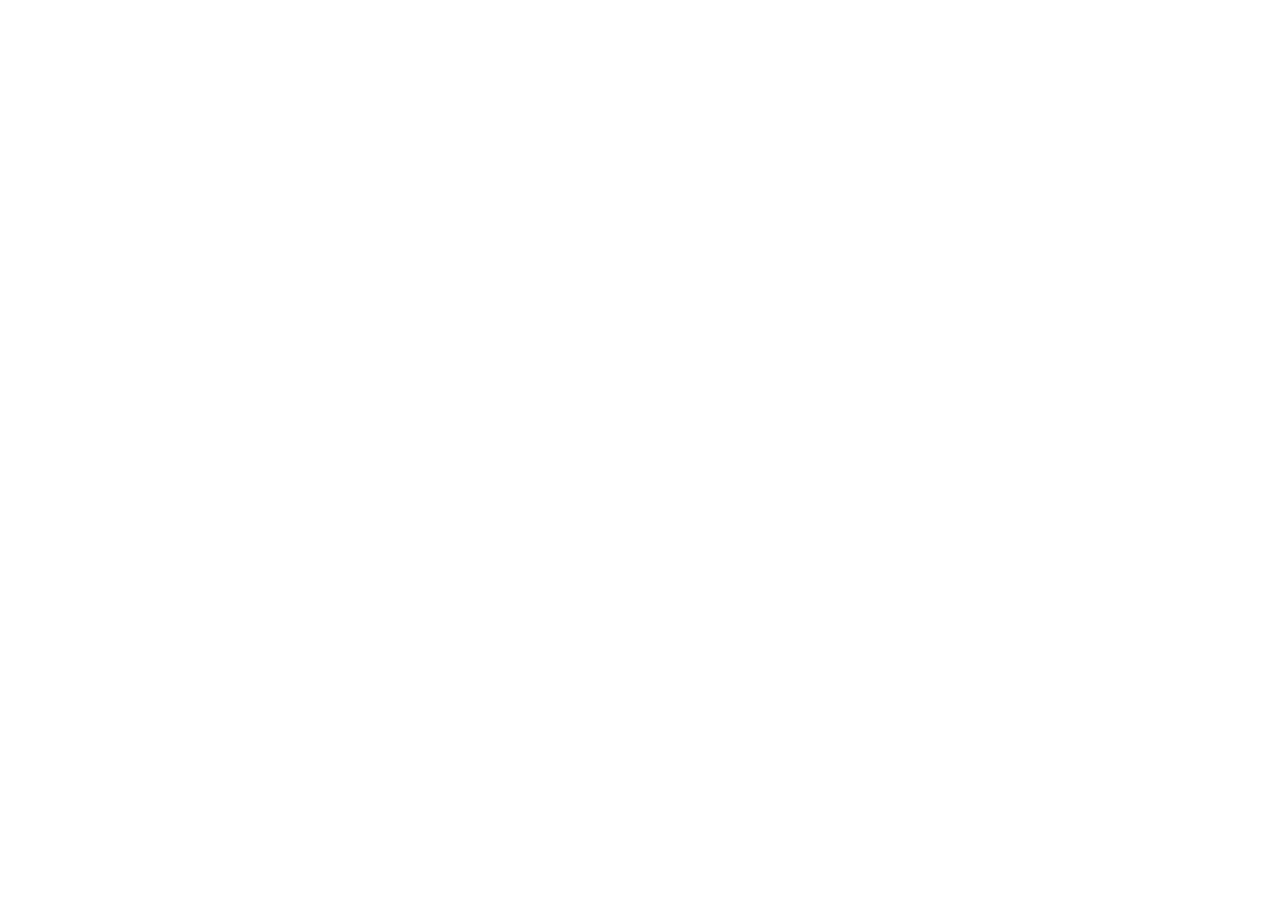
==== index.html @ b2d333c9 "Deploy Jack Trip: index.html" ====
<!doctype html>
<html lang="zh-CN">
  <head>
    <meta charset="UTF-8" />
    <link rel="icon" href="data:image/svg+xml,%3Csvg xmlns='http://www.w3.org/2000/svg' viewBox='0 0 100 100'%3E%3Ctext y='.9em' font-size='90'%3E%E2%9C%88%EF%B8%8F%3C/text%3E%3C/svg%3E" />
    <meta name="viewport" content="width=device-width, initial-scale=1.0, viewport-fit=cover" />
    <meta name="theme-color" content="#F97316" />
    <title>Jack Trip · 多人旅行协作</title>
    <script type="module" crossorigin src="./assets/index-CzYqh6lt.js"></script>
    <link rel="stylesheet" crossorigin href="./assets/index-DGDU-i02.css">
  </head>
  <body>
    <div id="root"></div>
  </body>
</html>
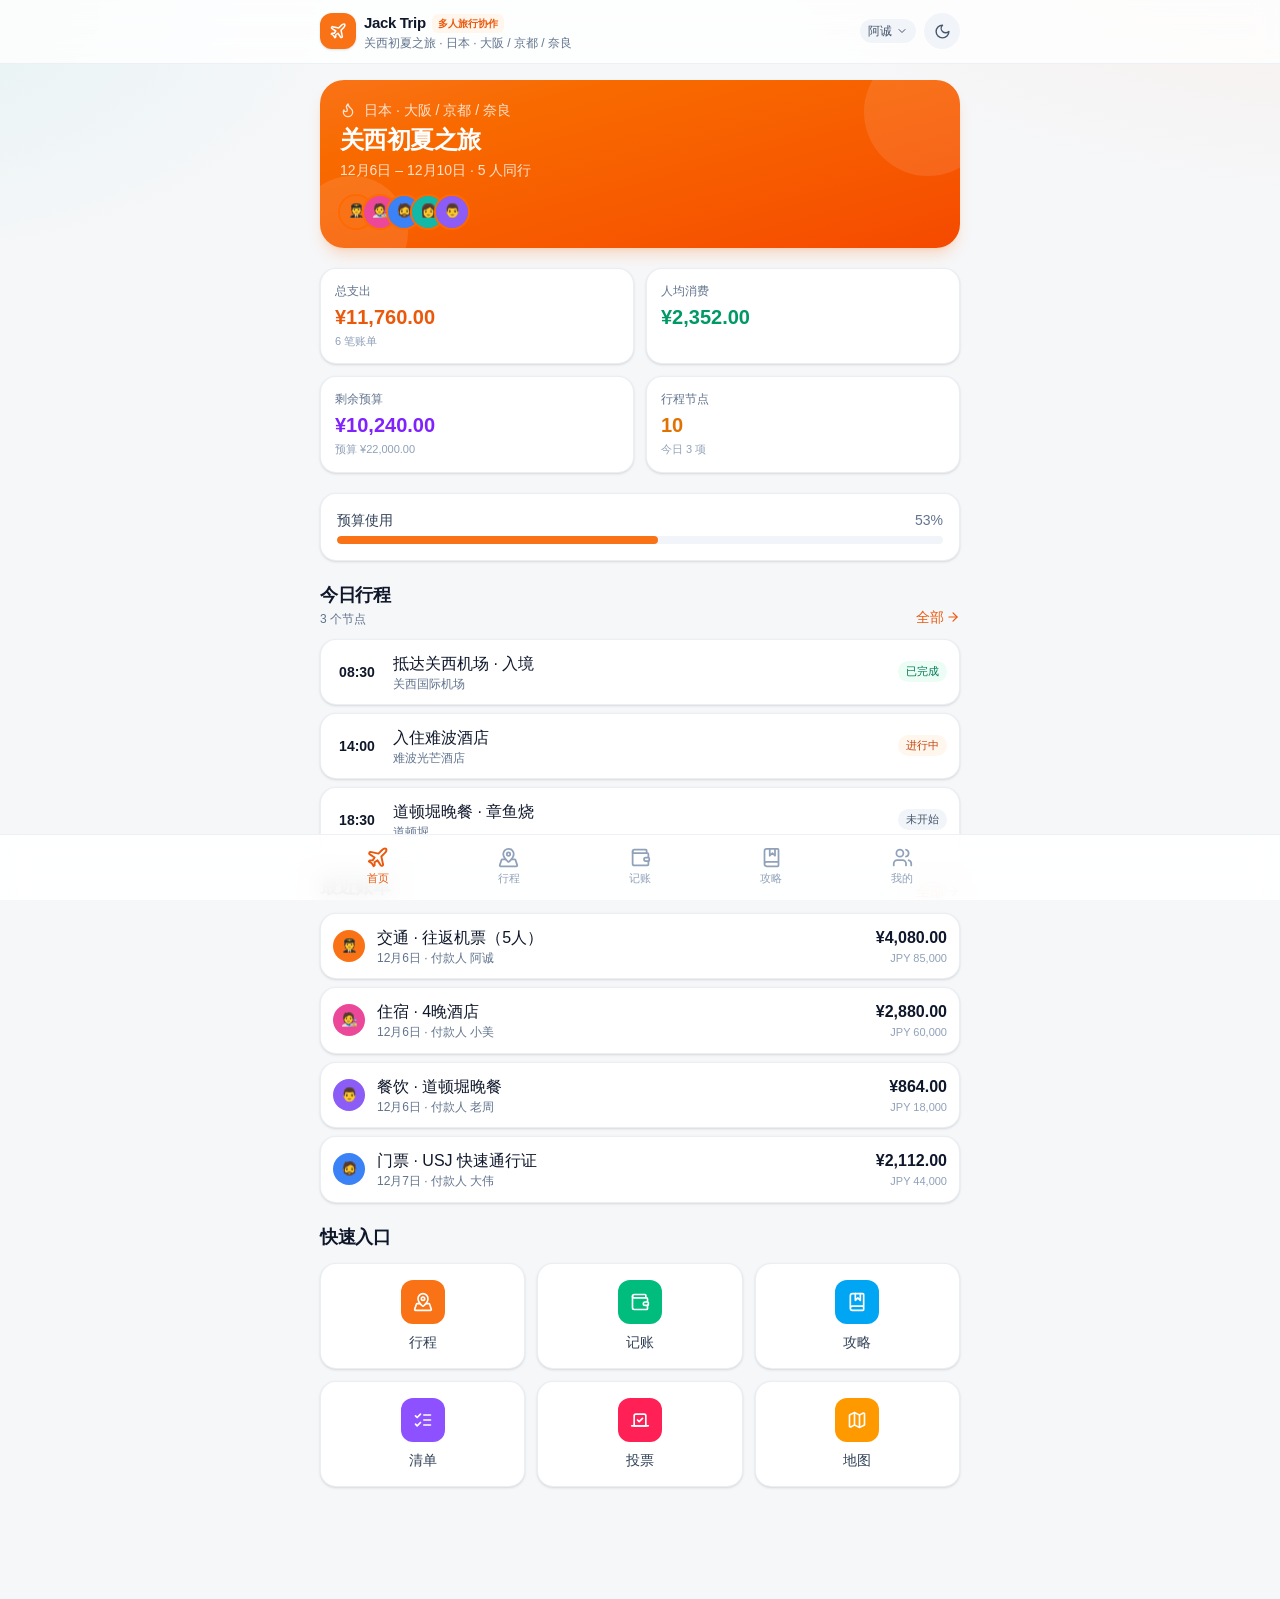
==== commit cf46feee: "Update Jack Trip build: fix theme toggle + Badge rose, rebuild" ====
--- a/index.html
+++ b/index.html
@@ -6,7 +6,7 @@
     <meta name="viewport" content="width=device-width, initial-scale=1.0, viewport-fit=cover" />
     <meta name="theme-color" content="#F97316" />
     <title>Jack Trip · 多人旅行协作</title>
-    <script type="module" crossorigin src="./assets/index-CzYqh6lt.js"></script>
+    <script type="module" crossorigin src="./assets/index-DxtAgUus.js"></script>
     <link rel="stylesheet" crossorigin href="./assets/index-DGDU-i02.css">
   </head>
   <body>
--- a/assets/index-DGDU-i02.css
+++ b/assets/index-DGDU-i02.css
@@ -0,0 +1 @@
+/*! tailwindcss v4.3.3 | MIT License | https://tailwindcss.com */@layer properties{@supports (((-webkit-hyphens:none)) and (not (margin-trim:inline))) or ((-moz-orient:inline) and (not (color:rgb(from red r g b)))){*,:before,:after,::backdrop{--tw-scale-x:1;--tw-scale-y:1;--tw-scale-z:1;--tw-space-y-reverse:0;--tw-space-x-reverse:0;--tw-border-style:solid;--tw-gradient-position:initial;--tw-gradient-from:#0000;--tw-gradient-via:#0000;--tw-gradient-to:#0000;--tw-gradient-stops:initial;--tw-gradient-via-stops:initial;--tw-gradient-from-position:0%;--tw-gradient-via-position:50%;--tw-gradient-to-position:100%;--tw-leading:initial;--tw-font-weight:initial;--tw-tracking:initial;--tw-shadow:0 0 #0000;--tw-shadow-color:initial;--tw-shadow-alpha:100%;--tw-inset-shadow:0 0 #0000;--tw-inset-shadow-color:initial;--tw-inset-shadow-alpha:100%;--tw-ring-color:initial;--tw-ring-shadow:0 0 #0000;--tw-inset-ring-color:initial;--tw-inset-ring-shadow:0 0 #0000;--tw-ring-inset:initial;--tw-ring-offset-width:0px;--tw-ring-offset-color:#fff;--tw-ring-offset-shadow:0 0 #0000;--tw-outline-style:solid;--tw-blur:initial;--tw-brightness:initial;--tw-contrast:initial;--tw-grayscale:initial;--tw-hue-rotate:initial;--tw-invert:initial;--tw-opacity:initial;--tw-saturate:initial;--tw-sepia:initial;--tw-drop-shadow:initial;--tw-drop-shadow-color:initial;--tw-drop-shadow-alpha:100%;--tw-drop-shadow-size:initial;--tw-backdrop-blur:initial;--tw-backdrop-brightness:initial;--tw-backdrop-contrast:initial;--tw-backdrop-grayscale:initial;--tw-backdrop-hue-rotate:initial;--tw-backdrop-invert:initial;--tw-backdrop-opacity:initial;--tw-backdrop-saturate:initial;--tw-backdrop-sepia:initial}}}@layer theme{:root,:host{--font-sans:"Inter", -apple-system, BlinkMacSystemFont, "Segoe UI", "PingFang SC", "Hiragino Sans GB", "Microsoft YaHei", "Helvetica Neue", Helvetica, Arial, sans-serif;--font-mono:ui-monospace, SFMono-Regular, Menlo, Monaco, Consolas, "Liberation Mono", "Courier New", monospace;--color-orange-500:oklch(70.5% .213 47.604);--color-orange-600:oklch(64.6% .222 41.116);--color-amber-50:oklch(98.7% .022 95.277);--color-amber-300:oklch(87.9% .169 91.605);--color-amber-400:oklch(82.8% .189 84.429);--color-amber-500:oklch(76.9% .188 70.08);--color-amber-600:oklch(66.6% .179 58.318);--color-amber-700:oklch(55.5% .163 48.998);--color-emerald-50:oklch(97.9% .021 166.113);--color-emerald-300:oklch(84.5% .143 164.978);--color-emerald-400:oklch(76.5% .177 163.223);--color-emerald-500:oklch(69.6% .17 162.48);--color-emerald-600:oklch(59.6% .145 163.225);--color-emerald-700:oklch(50.8% .118 165.612);--color-sky-50:oklch(97.7% .013 236.62);--color-sky-300:oklch(82.8% .111 230.318);--color-sky-500:oklch(68.5% .169 237.323);--color-sky-700:oklch(50% .134 242.749);--color-violet-50:oklch(96.9% .016 293.756);--color-violet-300:oklch(81.1% .111 293.571);--color-violet-400:oklch(70.2% .183 293.541);--color-violet-500:oklch(60.6% .25 292.717);--color-violet-600:oklch(54.1% .281 293.009);--color-violet-700:oklch(49.1% .27 292.581);--color-rose-50:oklch(96.9% .015 12.422);--color-rose-300:oklch(81% .117 11.638);--color-rose-500:oklch(64.5% .246 16.439);--color-rose-600:oklch(58.6% .253 17.585);--color-rose-700:oklch(51.4% .222 16.935);--color-slate-50:oklch(98.4% .003 247.858);--color-slate-100:oklch(96.8% .007 247.896);--color-slate-200:oklch(92.9% .013 255.508);--color-slate-300:oklch(86.9% .022 252.894);--color-slate-400:oklch(70.4% .04 256.788);--color-slate-500:oklch(55.4% .046 257.417);--color-slate-600:oklch(44.6% .043 257.281);--color-slate-700:oklch(37.2% .044 257.287);--color-slate-800:oklch(27.9% .041 260.031);--color-slate-900:oklch(20.8% .042 265.755);--color-black:#000;--color-white:#fff;--spacing:.25rem;--container-md:28rem;--container-2xl:42rem;--text-xs:.75rem;--text-xs--line-height:calc(1 / .75);--text-sm:.875rem;--text-sm--line-height:calc(1.25 / .875);--text-base:1rem;--text-base--line-height: 1.5 ;--text-lg:1.125rem;--text-lg--line-height:calc(1.75 / 1.125);--text-xl:1.25rem;--text-xl--line-height:calc(1.75 / 1.25);--text-2xl:1.5rem;--text-2xl--line-height:calc(2 / 1.5);--text-3xl:1.875rem;--text-3xl--line-height: 1.2 ;--text-4xl:2.25rem;--text-4xl--line-height:calc(2.5 / 2.25);--font-weight-medium:500;--font-weight-semibold:600;--font-weight-bold:700;--font-weight-extrabold:800;--tracking-tight:-.025em;--leading-tight:1.25;--radius-md:.375rem;--radius-lg:.5rem;--radius-xl:.75rem;--radius-2xl:1rem;--radius-3xl:1.5rem;--blur-md:12px;--default-transition-duration:.15s;--default-transition-timing-function:cubic-bezier(.4, 0, .2, 1);--default-font-family:var(--font-sans);--default-mono-font-family:var(--font-mono);--color-brand-50:#fff7ed;--color-brand-100:#ffedd5;--color-brand-300:#fdba74;--color-brand-400:#fb923c;--color-brand-500:#f97316;--color-brand-600:#ea580c;--color-brand-700:#c2410c}}@layer base{*,:after,:before,::backdrop{box-sizing:border-box;border:0 solid;margin:0;padding:0}::file-selector-button{box-sizing:border-box;border:0 solid;margin:0;padding:0}html,:host{-webkit-text-size-adjust:100%;-moz-tab-size:4;tab-size:4;line-height:1.5;font-family:var(--default-font-family,-apple-system, BlinkMacSystemFont, "Segoe UI", Roboto, "Helvetica Neue", "Noto Sans", Arial, sans-serif, "Apple Color Emoji", "Segoe UI Emoji", "Segoe UI Symbol", "Noto Color Emoji");font-feature-settings:var(--default-font-feature-settings,normal);font-variation-settings:var(--default-font-variation-settings,normal);-webkit-tap-highlight-color:transparent}hr{height:0;color:inherit;border-top-width:1px}abbr:where([title]){-webkit-text-decoration:underline dotted;text-decoration:underline dotted}h1,h2,h3,h4,h5,h6{font-size:inherit;font-weight:inherit}a{color:inherit;-webkit-text-decoration:inherit;text-decoration:inherit}b,strong{font-weight:bolder}code,kbd,samp,pre{font-family:var(--default-mono-font-family,ui-monospace, SFMono-Regular, Menlo, Monaco, Consolas, "Liberation Mono", "Courier New", monospace);font-feature-settings:var(--default-mono-font-feature-settings,normal);font-variation-settings:var(--default-mono-font-variation-settings,normal);font-size:1em}small{font-size:80%}sub,sup{vertical-align:baseline;font-size:75%;line-height:0;position:relative}sub{bottom:-.25em}sup{top:-.5em}table{text-indent:0;border-color:inherit;border-collapse:collapse}:-moz-focusring:where(:not(iframe)){outline:auto}progress{vertical-align:baseline}summary{display:list-item}ol,ul,menu{list-style:none}img,svg,video,canvas,audio,iframe,embed,object{vertical-align:middle;display:block}img,video{max-width:100%;height:auto}button,input,select,optgroup,textarea{font:inherit;font-feature-settings:inherit;font-variation-settings:inherit;letter-spacing:inherit;color:inherit;opacity:1;background-color:#0000;border-radius:0}::file-selector-button{font:inherit;font-feature-settings:inherit;font-variation-settings:inherit;letter-spacing:inherit;color:inherit;opacity:1;background-color:#0000;border-radius:0}:where(select:is([multiple],[size])) optgroup{font-weight:bolder}:where(select:is([multiple],[size])) optgroup option{padding-inline-start:20px}::file-selector-button{margin-inline-end:4px}::placeholder{opacity:1}@supports (not ((-webkit-appearance:-apple-pay-button))) or (contain-intrinsic-size:1px){::placeholder{color:currentColor}@supports (color:color-mix(in lab,red,red)){::placeholder{color:color-mix(in oklab,currentcolor 50%,transparent)}}}textarea{resize:vertical}::-webkit-search-decoration{-webkit-appearance:none}::-webkit-date-and-time-value{min-height:1lh;text-align:inherit}::-webkit-datetime-edit{display:inline-flex}::-webkit-datetime-edit-fields-wrapper{padding:0}::-webkit-datetime-edit{padding-block:0}::-webkit-datetime-edit-year-field{padding-block:0}::-webkit-datetime-edit-month-field{padding-block:0}::-webkit-datetime-edit-day-field{padding-block:0}::-webkit-datetime-edit-hour-field{padding-block:0}::-webkit-datetime-edit-minute-field{padding-block:0}::-webkit-datetime-edit-second-field{padding-block:0}::-webkit-datetime-edit-millisecond-field{padding-block:0}::-webkit-datetime-edit-meridiem-field{padding-block:0}::-webkit-calendar-picker-indicator{line-height:1}:-moz-ui-invalid{box-shadow:none}button,input:where([type=button],[type=reset],[type=submit]){-webkit-appearance:button;-moz-appearance:button;appearance:button}::file-selector-button{-webkit-appearance:button;-moz-appearance:button;appearance:button}::-webkit-inner-spin-button{height:auto}::-webkit-outer-spin-button{height:auto}[hidden]:where(:not([hidden=until-found])){display:none!important}}@layer components;@layer utilities{.absolute{position:absolute}.fixed{position:fixed}.relative{position:relative}.sticky{position:sticky}.inset-0{top:0;right:0;bottom:0;left:0}.inset-x-0{inset-inline:0}.inset-y-0{inset-block:0}.-top-8{top:calc(var(--spacing) * -8)}.top-0{top:0}.-right-0\.5{right:calc(var(--spacing) * -.5)}.-right-8{right:calc(var(--spacing) * -8)}.right-4{right:calc(var(--spacing) * 4)}.-bottom-0\.5{bottom:calc(var(--spacing) * -.5)}.-bottom-10{bottom:calc(var(--spacing) * -10)}.bottom-0{bottom:0}.bottom-1{bottom:var(--spacing)}.bottom-20{bottom:calc(var(--spacing) * 20)}.-left-6{left:calc(var(--spacing) * -6)}.left-0{left:0}.z-10{z-index:10}.z-20{z-index:20}.z-30{z-index:30}.z-40{z-index:40}.mx-auto{margin-inline:auto}.mt-0\.5{margin-top:calc(var(--spacing) * .5)}.mt-1{margin-top:var(--spacing)}.mt-1\.5{margin-top:calc(var(--spacing) * 1.5)}.mt-2{margin-top:calc(var(--spacing) * 2)}.mt-3{margin-top:calc(var(--spacing) * 3)}.mt-4{margin-top:calc(var(--spacing) * 4)}.mb-1{margin-bottom:var(--spacing)}.mb-1\.5{margin-bottom:calc(var(--spacing) * 1.5)}.mb-2{margin-bottom:calc(var(--spacing) * 2)}.mb-3{margin-bottom:calc(var(--spacing) * 3)}.mb-4{margin-bottom:calc(var(--spacing) * 4)}.ml-2{margin-left:calc(var(--spacing) * 2)}.ml-auto{margin-left:auto}.line-clamp-2{-webkit-line-clamp:2;-webkit-box-orient:vertical;display:-webkit-box;overflow:hidden}.block{display:block}.flex{display:flex}.grid{display:grid}.hidden{display:none}.inline-flex{display:inline-flex}.aspect-square{aspect-ratio:1}.h-1{height:var(--spacing)}.h-2{height:calc(var(--spacing) * 2)}.h-3{height:calc(var(--spacing) * 3)}.h-7{height:calc(var(--spacing) * 7)}.h-9{height:calc(var(--spacing) * 9)}.h-10{height:calc(var(--spacing) * 10)}.h-11{height:calc(var(--spacing) * 11)}.h-14{height:calc(var(--spacing) * 14)}.h-20{height:calc(var(--spacing) * 20)}.h-28{height:calc(var(--spacing) * 28)}.h-32{height:calc(var(--spacing) * 32)}.h-48{height:calc(var(--spacing) * 48)}.h-full{height:100%}.max-h-\[90vh\]{max-height:90vh}.min-h-screen{min-height:100vh}.w-1{width:var(--spacing)}.w-2{width:calc(var(--spacing) * 2)}.w-3{width:calc(var(--spacing) * 3)}.w-7{width:calc(var(--spacing) * 7)}.w-9{width:calc(var(--spacing) * 9)}.w-10{width:calc(var(--spacing) * 10)}.w-11{width:calc(var(--spacing) * 11)}.w-12{width:calc(var(--spacing) * 12)}.w-14{width:calc(var(--spacing) * 14)}.w-16{width:calc(var(--spacing) * 16)}.w-20{width:calc(var(--spacing) * 20)}.w-28{width:calc(var(--spacing) * 28)}.w-32{width:calc(var(--spacing) * 32)}.w-full{width:100%}.max-w-2xl{max-width:var(--container-2xl)}.max-w-\[3\.5rem\]{max-width:3.5rem}.min-w-0{min-width:0}.flex-1{flex:1}.shrink-0{flex-shrink:0}.scale-110{--tw-scale-x:110%;--tw-scale-y:110%;--tw-scale-z:110%;scale:var(--tw-scale-x) var(--tw-scale-y)}.cursor-grab{cursor:grab}.cursor-pointer{cursor:pointer}.grid-cols-2{grid-template-columns:repeat(2,minmax(0,1fr))}.grid-cols-3{grid-template-columns:repeat(3,minmax(0,1fr))}.grid-cols-7{grid-template-columns:repeat(7,minmax(0,1fr))}.flex-col{flex-direction:column}.flex-wrap{flex-wrap:wrap}.items-center{align-items:center}.items-end{align-items:flex-end}.items-start{align-items:flex-start}.items-stretch{align-items:stretch}.justify-around{justify-content:space-around}.justify-between{justify-content:space-between}.justify-center{justify-content:center}.gap-0\.5{gap:calc(var(--spacing) * .5)}.gap-1{gap:var(--spacing)}.gap-1\.5{gap:calc(var(--spacing) * 1.5)}.gap-2{gap:calc(var(--spacing) * 2)}.gap-3{gap:calc(var(--spacing) * 3)}:where(.space-y-2>:not(:last-child)){--tw-space-y-reverse:0;margin-block-start:calc(calc(var(--spacing) * 2) * var(--tw-space-y-reverse));margin-block-end:calc(calc(var(--spacing) * 2) * calc(1 - var(--tw-space-y-reverse)))}:where(.space-y-3>:not(:last-child)){--tw-space-y-reverse:0;margin-block-start:calc(calc(var(--spacing) * 3) * var(--tw-space-y-reverse));margin-block-end:calc(calc(var(--spacing) * 3) * calc(1 - var(--tw-space-y-reverse)))}:where(.space-y-4>:not(:last-child)){--tw-space-y-reverse:0;margin-block-start:calc(calc(var(--spacing) * 4) * var(--tw-space-y-reverse));margin-block-end:calc(calc(var(--spacing) * 4) * calc(1 - var(--tw-space-y-reverse)))}:where(.space-y-5>:not(:last-child)){--tw-space-y-reverse:0;margin-block-start:calc(calc(var(--spacing) * 5) * var(--tw-space-y-reverse));margin-block-end:calc(calc(var(--spacing) * 5) * calc(1 - var(--tw-space-y-reverse)))}.gap-x-3{column-gap:calc(var(--spacing) * 3)}:where(.-space-x-1\.5>:not(:last-child)){--tw-space-x-reverse:0;margin-inline-start:calc(calc(var(--spacing) * -1.5) * var(--tw-space-x-reverse));margin-inline-end:calc(calc(var(--spacing) * -1.5) * calc(1 - var(--tw-space-x-reverse)))}:where(.-space-x-2>:not(:last-child)){--tw-space-x-reverse:0;margin-inline-start:calc(calc(var(--spacing) * -2) * var(--tw-space-x-reverse));margin-inline-end:calc(calc(var(--spacing) * -2) * calc(1 - var(--tw-space-x-reverse)))}.gap-y-0\.5{row-gap:calc(var(--spacing) * .5)}.truncate{text-overflow:ellipsis;white-space:nowrap;overflow:hidden}.overflow-hidden{overflow:hidden}.overflow-x-auto{overflow-x:auto}.overflow-y-auto{overflow-y:auto}.rounded-2xl{border-radius:var(--radius-2xl)}.rounded-3xl{border-radius:var(--radius-3xl)}.rounded-full{border-radius:3.40282e38px}.rounded-lg{border-radius:var(--radius-lg)}.rounded-md{border-radius:var(--radius-md)}.rounded-xl{border-radius:var(--radius-xl)}.rounded-t-3xl{border-top-left-radius:var(--radius-3xl);border-top-right-radius:var(--radius-3xl)}.border{border-style:var(--tw-border-style);border-width:1px}.border-2{border-style:var(--tw-border-style);border-width:2px}.border-t{border-top-style:var(--tw-border-style);border-top-width:1px}.border-b{border-bottom-style:var(--tw-border-style);border-bottom-width:1px}.border-amber-400{border-color:var(--color-amber-400)}.border-brand-400{border-color:var(--color-brand-400)}.border-emerald-500{border-color:var(--color-emerald-500)}.border-slate-100{border-color:var(--color-slate-100)}.border-slate-200{border-color:var(--color-slate-200)}.border-slate-200\/60{border-color:#e2e8f099}@supports (color:color-mix(in lab,red,red)){.border-slate-200\/60{border-color:color-mix(in oklab,var(--color-slate-200) 60%,transparent)}}.border-slate-200\/70{border-color:#e2e8f0b3}@supports (color:color-mix(in lab,red,red)){.border-slate-200\/70{border-color:color-mix(in oklab,var(--color-slate-200) 70%,transparent)}}.border-slate-300{border-color:var(--color-slate-300)}.border-white{border-color:var(--color-white)}.bg-amber-50{background-color:var(--color-amber-50)}.bg-amber-400{background-color:var(--color-amber-400)}.bg-amber-500{background-color:var(--color-amber-500)}.bg-black\/40{background-color:#0006}@supports (color:color-mix(in lab,red,red)){.bg-black\/40{background-color:color-mix(in oklab,var(--color-black) 40%,transparent)}}.bg-brand-50{background-color:var(--color-brand-50)}.bg-brand-100\/60{background-color:#ffedd599}@supports (color:color-mix(in lab,red,red)){.bg-brand-100\/60{background-color:color-mix(in oklab,var(--color-brand-100) 60%,transparent)}}.bg-brand-500{background-color:var(--color-brand-500)}.bg-emerald-50{background-color:var(--color-emerald-50)}.bg-emerald-500{background-color:var(--color-emerald-500)}.bg-rose-50{background-color:var(--color-rose-50)}.bg-rose-500{background-color:var(--color-rose-500)}.bg-sky-50{background-color:var(--color-sky-50)}.bg-sky-500{background-color:var(--color-sky-500)}.bg-slate-50{background-color:var(--color-slate-50)}.bg-slate-100{background-color:var(--color-slate-100)}.bg-slate-300{background-color:var(--color-slate-300)}.bg-slate-900{background-color:var(--color-slate-900)}.bg-violet-50{background-color:var(--color-violet-50)}.bg-violet-500{background-color:var(--color-violet-500)}.bg-white{background-color:var(--color-white)}.bg-white\/10{background-color:#ffffff1a}@supports (color:color-mix(in lab,red,red)){.bg-white\/10{background-color:color-mix(in oklab,var(--color-white) 10%,transparent)}}.bg-white\/80{background-color:#fffc}@supports (color:color-mix(in lab,red,red)){.bg-white\/80{background-color:color-mix(in oklab,var(--color-white) 80%,transparent)}}.bg-white\/90{background-color:#ffffffe6}@supports (color:color-mix(in lab,red,red)){.bg-white\/90{background-color:color-mix(in oklab,var(--color-white) 90%,transparent)}}.bg-gradient-to-br{--tw-gradient-position:to bottom right in oklab;background-image:linear-gradient(var(--tw-gradient-stops))}.from-brand-500{--tw-gradient-from:var(--color-brand-500);--tw-gradient-stops:var(--tw-gradient-via-stops,var(--tw-gradient-position), var(--tw-gradient-from) var(--tw-gradient-from-position), var(--tw-gradient-to) var(--tw-gradient-to-position))}.from-sky-50{--tw-gradient-from:var(--color-sky-50);--tw-gradient-stops:var(--tw-gradient-via-stops,var(--tw-gradient-position), var(--tw-gradient-from) var(--tw-gradient-from-position), var(--tw-gradient-to) var(--tw-gradient-to-position))}.to-emerald-50{--tw-gradient-to:var(--color-emerald-50);--tw-gradient-stops:var(--tw-gradient-via-stops,var(--tw-gradient-position), var(--tw-gradient-from) var(--tw-gradient-from-position), var(--tw-gradient-to) var(--tw-gradient-to-position))}.to-orange-600{--tw-gradient-to:var(--color-orange-600);--tw-gradient-stops:var(--tw-gradient-via-stops,var(--tw-gradient-position), var(--tw-gradient-from) var(--tw-gradient-from-position), var(--tw-gradient-to) var(--tw-gradient-to-position))}.\!p-2{padding:calc(var(--spacing) * 2)!important}.\!p-3{padding:calc(var(--spacing) * 3)!important}.p-1{padding:var(--spacing)}.p-2{padding:calc(var(--spacing) * 2)}.p-3{padding:calc(var(--spacing) * 3)}.p-3\.5{padding:calc(var(--spacing) * 3.5)}.p-4{padding:calc(var(--spacing) * 4)}.p-5{padding:calc(var(--spacing) * 5)}.px-1{padding-inline:var(--spacing)}.px-1\.5{padding-inline:calc(var(--spacing) * 1.5)}.px-2{padding-inline:calc(var(--spacing) * 2)}.px-2\.5{padding-inline:calc(var(--spacing) * 2.5)}.px-3{padding-inline:calc(var(--spacing) * 3)}.px-4{padding-inline:calc(var(--spacing) * 4)}.py-0\.5{padding-block:calc(var(--spacing) * .5)}.py-1{padding-block:var(--spacing)}.py-1\.5{padding-block:calc(var(--spacing) * 1.5)}.py-2{padding-block:calc(var(--spacing) * 2)}.py-2\.5{padding-block:calc(var(--spacing) * 2.5)}.py-3{padding-block:calc(var(--spacing) * 3)}.py-14{padding-block:calc(var(--spacing) * 14)}.pt-1\.5{padding-top:calc(var(--spacing) * 1.5)}.pt-2{padding-top:calc(var(--spacing) * 2)}.pt-4{padding-top:calc(var(--spacing) * 4)}.pb-1{padding-bottom:var(--spacing)}.pb-28{padding-bottom:calc(var(--spacing) * 28)}.text-center{text-align:center}.text-left{text-align:left}.text-right{text-align:right}.font-mono{font-family:var(--font-mono)}.text-2xl{font-size:var(--text-2xl);line-height:var(--tw-leading,var(--text-2xl--line-height))}.text-3xl{font-size:var(--text-3xl);line-height:var(--tw-leading,var(--text-3xl--line-height))}.text-4xl{font-size:var(--text-4xl);line-height:var(--tw-leading,var(--text-4xl--line-height))}.text-base{font-size:var(--text-base);line-height:var(--tw-leading,var(--text-base--line-height))}.text-lg{font-size:var(--text-lg);line-height:var(--tw-leading,var(--text-lg--line-height))}.text-sm{font-size:var(--text-sm);line-height:var(--tw-leading,var(--text-sm--line-height))}.text-xl{font-size:var(--text-xl);line-height:var(--tw-leading,var(--text-xl--line-height))}.text-xs{font-size:var(--text-xs);line-height:var(--tw-leading,var(--text-xs--line-height))}.text-\[10px\]{font-size:10px}.text-\[11px\]{font-size:11px}.text-\[15px\]{font-size:15px}.leading-tight{--tw-leading:var(--leading-tight);line-height:var(--leading-tight)}.font-bold{--tw-font-weight:var(--font-weight-bold);font-weight:var(--font-weight-bold)}.font-extrabold{--tw-font-weight:var(--font-weight-extrabold);font-weight:var(--font-weight-extrabold)}.font-medium{--tw-font-weight:var(--font-weight-medium);font-weight:var(--font-weight-medium)}.font-semibold{--tw-font-weight:var(--font-weight-semibold);font-weight:var(--font-weight-semibold)}.tracking-tight{--tw-tracking:var(--tracking-tight);letter-spacing:var(--tracking-tight)}.text-amber-400{color:var(--color-amber-400)}.text-amber-500{color:var(--color-amber-500)}.text-amber-600{color:var(--color-amber-600)}.text-amber-700{color:var(--color-amber-700)}.text-brand-500{color:var(--color-brand-500)}.text-brand-600{color:var(--color-brand-600)}.text-brand-700{color:var(--color-brand-700)}.text-emerald-400{color:var(--color-emerald-400)}.text-emerald-500{color:var(--color-emerald-500)}.text-emerald-600{color:var(--color-emerald-600)}.text-emerald-700{color:var(--color-emerald-700)}.text-rose-500{color:var(--color-rose-500)}.text-rose-600{color:var(--color-rose-600)}.text-rose-700{color:var(--color-rose-700)}.text-sky-500{color:var(--color-sky-500)}.text-sky-700{color:var(--color-sky-700)}.text-slate-300{color:var(--color-slate-300)}.text-slate-400{color:var(--color-slate-400)}.text-slate-500{color:var(--color-slate-500)}.text-slate-600{color:var(--color-slate-600)}.text-slate-700{color:var(--color-slate-700)}.text-slate-900{color:var(--color-slate-900)}.text-violet-500{color:var(--color-violet-500)}.text-violet-600{color:var(--color-violet-600)}.text-violet-700{color:var(--color-violet-700)}.text-white{color:var(--color-white)}.text-white\/80{color:#fffc}@supports (color:color-mix(in lab,red,red)){.text-white\/80{color:color-mix(in oklab,var(--color-white) 80%,transparent)}}.line-through{text-decoration-line:line-through}.opacity-60{opacity:.6}.opacity-70{opacity:.7}.shadow-2xl{--tw-shadow:0 25px 50px -12px var(--tw-shadow-color,#00000040);box-shadow:var(--tw-inset-shadow),var(--tw-inset-ring-shadow),var(--tw-ring-offset-shadow),var(--tw-ring-shadow),var(--tw-shadow)}.shadow-lg{--tw-shadow:0 10px 15px -3px var(--tw-shadow-color,#0000001a), 0 4px 6px -4px var(--tw-shadow-color,#0000001a);box-shadow:var(--tw-inset-shadow),var(--tw-inset-ring-shadow),var(--tw-ring-offset-shadow),var(--tw-ring-shadow),var(--tw-shadow)}.shadow-sm{--tw-shadow:0 1px 3px 0 var(--tw-shadow-color,#0000001a), 0 1px 2px -1px var(--tw-shadow-color,#0000001a);box-shadow:var(--tw-inset-shadow),var(--tw-inset-ring-shadow),var(--tw-ring-offset-shadow),var(--tw-ring-shadow),var(--tw-shadow)}.ring-2{--tw-ring-shadow:var(--tw-ring-inset,) 0 0 0 calc(2px + var(--tw-ring-offset-width)) var(--tw-ring-color,currentcolor);box-shadow:var(--tw-inset-shadow),var(--tw-inset-ring-shadow),var(--tw-ring-offset-shadow),var(--tw-ring-shadow),var(--tw-shadow)}.shadow-brand-500\/20{--tw-shadow-color:#f9731633}@supports (color:color-mix(in lab,red,red)){.shadow-brand-500\/20{--tw-shadow-color:color-mix(in oklab, color-mix(in oklab, var(--color-brand-500) 20%, transparent) var(--tw-shadow-alpha), transparent)}}.shadow-brand-500\/30{--tw-shadow-color:#f973164d}@supports (color:color-mix(in lab,red,red)){.shadow-brand-500\/30{--tw-shadow-color:color-mix(in oklab, color-mix(in oklab, var(--color-brand-500) 30%, transparent) var(--tw-shadow-alpha), transparent)}}.ring-brand-300{--tw-ring-color:var(--color-brand-300)}.ring-orange-500{--tw-ring-color:var(--color-orange-500)}.outline{outline-style:var(--tw-outline-style);outline-width:1px}.filter{filter:var(--tw-blur,) var(--tw-brightness,) var(--tw-contrast,) var(--tw-grayscale,) var(--tw-hue-rotate,) var(--tw-invert,) var(--tw-saturate,) var(--tw-sepia,) var(--tw-drop-shadow,)}.backdrop-blur-md{--tw-backdrop-blur:blur(var(--blur-md));-webkit-backdrop-filter:var(--tw-backdrop-blur,) var(--tw-backdrop-brightness,) var(--tw-backdrop-contrast,) var(--tw-backdrop-grayscale,) var(--tw-backdrop-hue-rotate,) var(--tw-backdrop-invert,) var(--tw-backdrop-opacity,) var(--tw-backdrop-saturate,) var(--tw-backdrop-sepia,);backdrop-filter:var(--tw-backdrop-blur,) var(--tw-backdrop-brightness,) var(--tw-backdrop-contrast,) var(--tw-backdrop-grayscale,) var(--tw-backdrop-hue-rotate,) var(--tw-backdrop-invert,) var(--tw-backdrop-opacity,) var(--tw-backdrop-saturate,) var(--tw-backdrop-sepia,)}.transition{transition-property:color,background-color,border-color,outline-color,text-decoration-color,fill,stroke,--tw-gradient-from,--tw-gradient-via,--tw-gradient-to,opacity,box-shadow,transform,translate,scale,rotate,filter,-webkit-backdrop-filter,backdrop-filter,display,content-visibility,overlay,pointer-events;transition-timing-function:var(--tw-ease,var(--default-transition-timing-function));transition-duration:var(--tw-duration,var(--default-transition-duration))}.transition-all{transition-property:all;transition-timing-function:var(--tw-ease,var(--default-transition-timing-function));transition-duration:var(--tw-duration,var(--default-transition-duration))}.outline-none{--tw-outline-style:none;outline-style:none}@media(hover:hover){.hover\:bg-brand-600:hover{background-color:var(--color-brand-600)}.hover\:bg-slate-50:hover{background-color:var(--color-slate-50)}.hover\:bg-slate-200:hover{background-color:var(--color-slate-200)}.hover\:text-brand-600:hover{color:var(--color-brand-600)}.hover\:text-rose-500:hover{color:var(--color-rose-500)}.hover\:text-slate-600:hover{color:var(--color-slate-600)}.hover\:text-slate-700:hover{color:var(--color-slate-700)}}.focus\:border-brand-400:focus{border-color:var(--color-brand-400)}.focus\:ring-2:focus{--tw-ring-shadow:var(--tw-ring-inset,) 0 0 0 calc(2px + var(--tw-ring-offset-width)) var(--tw-ring-color,currentcolor);box-shadow:var(--tw-inset-shadow),var(--tw-inset-ring-shadow),var(--tw-ring-offset-shadow),var(--tw-ring-shadow),var(--tw-shadow)}.focus\:ring-brand-100:focus{--tw-ring-color:var(--color-brand-100)}.active\:scale-95:active{--tw-scale-x:95%;--tw-scale-y:95%;--tw-scale-z:95%;scale:var(--tw-scale-x) var(--tw-scale-y)}.active\:scale-\[0\.98\]:active{scale:.98}.active\:scale-\[0\.99\]:active{scale:.99}.disabled\:opacity-50:disabled{opacity:.5}@media(min-width:40rem){.sm\:max-w-md{max-width:var(--container-md)}.sm\:items-center{align-items:center}.sm\:rounded-3xl{border-radius:var(--radius-3xl)}}.dark\:border-slate-800:where(.dark,.dark *){border-color:var(--color-slate-800)}.dark\:border-white\/10:where(.dark,.dark *){border-color:#ffffff1a}@supports (color:color-mix(in lab,red,red)){.dark\:border-white\/10:where(.dark,.dark *){border-color:color-mix(in oklab,var(--color-white) 10%,transparent)}}.dark\:border-white\/20:where(.dark,.dark *){border-color:#fff3}@supports (color:color-mix(in lab,red,red)){.dark\:border-white\/20:where(.dark,.dark *){border-color:color-mix(in oklab,var(--color-white) 20%,transparent)}}.dark\:bg-amber-500\/15:where(.dark,.dark *){background-color:#f99c0026}@supports (color:color-mix(in lab,red,red)){.dark\:bg-amber-500\/15:where(.dark,.dark *){background-color:color-mix(in oklab,var(--color-amber-500) 15%,transparent)}}.dark\:bg-brand-500\/10:where(.dark,.dark *){background-color:#f973161a}@supports (color:color-mix(in lab,red,red)){.dark\:bg-brand-500\/10:where(.dark,.dark *){background-color:color-mix(in oklab,var(--color-brand-500) 10%,transparent)}}.dark\:bg-brand-500\/15:where(.dark,.dark *){background-color:#f9731626}@supports (color:color-mix(in lab,red,red)){.dark\:bg-brand-500\/15:where(.dark,.dark *){background-color:color-mix(in oklab,var(--color-brand-500) 15%,transparent)}}.dark\:bg-emerald-500\/15:where(.dark,.dark *){background-color:#00bb7f26}@supports (color:color-mix(in lab,red,red)){.dark\:bg-emerald-500\/15:where(.dark,.dark *){background-color:color-mix(in oklab,var(--color-emerald-500) 15%,transparent)}}.dark\:bg-rose-500\/15:where(.dark,.dark *){background-color:#ff235726}@supports (color:color-mix(in lab,red,red)){.dark\:bg-rose-500\/15:where(.dark,.dark *){background-color:color-mix(in oklab,var(--color-rose-500) 15%,transparent)}}.dark\:bg-sky-500\/15:where(.dark,.dark *){background-color:#00a5ef26}@supports (color:color-mix(in lab,red,red)){.dark\:bg-sky-500\/15:where(.dark,.dark *){background-color:color-mix(in oklab,var(--color-sky-500) 15%,transparent)}}.dark\:bg-slate-700:where(.dark,.dark *){background-color:var(--color-slate-700)}.dark\:bg-slate-800\/60:where(.dark,.dark *){background-color:#1d293d99}@supports (color:color-mix(in lab,red,red)){.dark\:bg-slate-800\/60:where(.dark,.dark *){background-color:color-mix(in oklab,var(--color-slate-800) 60%,transparent)}}.dark\:bg-slate-900:where(.dark,.dark *){background-color:var(--color-slate-900)}.dark\:bg-slate-900\/60:where(.dark,.dark *){background-color:#0f172b99}@supports (color:color-mix(in lab,red,red)){.dark\:bg-slate-900\/60:where(.dark,.dark *){background-color:color-mix(in oklab,var(--color-slate-900) 60%,transparent)}}.dark\:bg-slate-900\/80:where(.dark,.dark *){background-color:#0f172bcc}@supports (color:color-mix(in lab,red,red)){.dark\:bg-slate-900\/80:where(.dark,.dark *){background-color:color-mix(in oklab,var(--color-slate-900) 80%,transparent)}}.dark\:bg-slate-900\/90:where(.dark,.dark *){background-color:#0f172be6}@supports (color:color-mix(in lab,red,red)){.dark\:bg-slate-900\/90:where(.dark,.dark *){background-color:color-mix(in oklab,var(--color-slate-900) 90%,transparent)}}.dark\:bg-violet-500\/15:where(.dark,.dark *){background-color:#8d54ff26}@supports (color:color-mix(in lab,red,red)){.dark\:bg-violet-500\/15:where(.dark,.dark *){background-color:color-mix(in oklab,var(--color-violet-500) 15%,transparent)}}.dark\:bg-white\/5:where(.dark,.dark *){background-color:#ffffff0d}@supports (color:color-mix(in lab,red,red)){.dark\:bg-white\/5:where(.dark,.dark *){background-color:color-mix(in oklab,var(--color-white) 5%,transparent)}}.dark\:bg-white\/10:where(.dark,.dark *){background-color:#ffffff1a}@supports (color:color-mix(in lab,red,red)){.dark\:bg-white\/10:where(.dark,.dark *){background-color:color-mix(in oklab,var(--color-white) 10%,transparent)}}.dark\:from-slate-800:where(.dark,.dark *){--tw-gradient-from:var(--color-slate-800);--tw-gradient-stops:var(--tw-gradient-via-stops,var(--tw-gradient-position), var(--tw-gradient-from) var(--tw-gradient-from-position), var(--tw-gradient-to) var(--tw-gradient-to-position))}.dark\:to-slate-900:where(.dark,.dark *){--tw-gradient-to:var(--color-slate-900);--tw-gradient-stops:var(--tw-gradient-via-stops,var(--tw-gradient-position), var(--tw-gradient-from) var(--tw-gradient-from-position), var(--tw-gradient-to) var(--tw-gradient-to-position))}.dark\:text-amber-300:where(.dark,.dark *){color:var(--color-amber-300)}.dark\:text-amber-400:where(.dark,.dark *){color:var(--color-amber-400)}.dark\:text-brand-300:where(.dark,.dark *){color:var(--color-brand-300)}.dark\:text-brand-400:where(.dark,.dark *){color:var(--color-brand-400)}.dark\:text-emerald-300:where(.dark,.dark *){color:var(--color-emerald-300)}.dark\:text-emerald-400:where(.dark,.dark *){color:var(--color-emerald-400)}.dark\:text-rose-300:where(.dark,.dark *){color:var(--color-rose-300)}.dark\:text-sky-300:where(.dark,.dark *){color:var(--color-sky-300)}.dark\:text-slate-200:where(.dark,.dark *){color:var(--color-slate-200)}.dark\:text-slate-300:where(.dark,.dark *){color:var(--color-slate-300)}.dark\:text-slate-400:where(.dark,.dark *){color:var(--color-slate-400)}.dark\:text-violet-300:where(.dark,.dark *){color:var(--color-violet-300)}.dark\:text-violet-400:where(.dark,.dark *){color:var(--color-violet-400)}.dark\:text-white:where(.dark,.dark *){color:var(--color-white)}@media(hover:hover){.dark\:hover\:bg-white\/5:where(.dark,.dark *):hover{background-color:#ffffff0d}@supports (color:color-mix(in lab,red,red)){.dark\:hover\:bg-white\/5:where(.dark,.dark *):hover{background-color:color-mix(in oklab,var(--color-white) 5%,transparent)}}.dark\:hover\:bg-white\/20:where(.dark,.dark *):hover{background-color:#fff3}@supports (color:color-mix(in lab,red,red)){.dark\:hover\:bg-white\/20:where(.dark,.dark *):hover{background-color:color-mix(in oklab,var(--color-white) 20%,transparent)}}.dark\:hover\:text-slate-200:where(.dark,.dark *):hover{color:var(--color-slate-200)}}.dark\:focus\:ring-brand-500\/20:where(.dark,.dark *):focus{--tw-ring-color:#f9731633}@supports (color:color-mix(in lab,red,red)){.dark\:focus\:ring-brand-500\/20:where(.dark,.dark *):focus{--tw-ring-color:color-mix(in oklab, var(--color-brand-500) 20%, transparent)}}}:root{color-scheme:light}.dark{color-scheme:dark}*{-webkit-tap-highlight-color:transparent}html,body,#root{height:100%}body{font-family:var(--font-sans);-webkit-font-smoothing:antialiased;text-rendering:optimizelegibility;color:#0f172a;background:#f6f7f9;margin:0}.dark body{color:#e7ecf3;background:#0b0f17}.app-bg{background:radial-gradient(1200px 600px at 110% -10%,#f973161a,#0000 60%),radial-gradient(900px 500px at -10% 0,#14b8a614,#0000 55%)}.dark .app-bg{background:radial-gradient(1200px 600px at 110% -10%,#f9731629,#0000 60%),radial-gradient(900px 500px at -10% 0,#14b8a61f,#0000 55%)}.pb-safe{padding-bottom:calc(env(safe-area-inset-bottom) + .5rem)}.scroll-thin{scrollbar-width:thin;scrollbar-color:#94a3b866 transparent}.scroll-thin::-webkit-scrollbar{width:6px;height:6px}.scroll-thin::-webkit-scrollbar-thumb{background:#94a3b866;border-radius:9999px}@keyframes pop-in{0%{opacity:0;transform:translateY(8px)scale(.98)}to{opacity:1;transform:translateY(0)scale(1)}}.animate-pop{animation:.22s ease-out both pop-in}@keyframes slide-up{0%{transform:translateY(100%)}to{transform:translateY(0)}}.animate-slide-up{animation:.26s cubic-bezier(.22,1,.36,1) both slide-up}@keyframes fade-in{0%{opacity:0}to{opacity:1}}.animate-fade{animation:.2s both fade-in}input[type=number]::-webkit-outer-spin-button{-webkit-appearance:none;margin:0}input[type=number]::-webkit-inner-spin-button{-webkit-appearance:none;margin:0}input[type=number]{-moz-appearance:textfield}@property --tw-scale-x{syntax:"*";inherits:false;initial-value:1}@property --tw-scale-y{syntax:"*";inherits:false;initial-value:1}@property --tw-scale-z{syntax:"*";inherits:false;initial-value:1}@property --tw-space-y-reverse{syntax:"*";inherits:false;initial-value:0}@property --tw-space-x-reverse{syntax:"*";inherits:false;initial-value:0}@property --tw-border-style{syntax:"*";inherits:false;initial-value:solid}@property --tw-gradient-position{syntax:"*";inherits:false}@property --tw-gradient-from{syntax:"<color>";inherits:false;initial-value:#0000}@property --tw-gradient-via{syntax:"<color>";inherits:false;initial-value:#0000}@property --tw-gradient-to{syntax:"<color>";inherits:false;initial-value:#0000}@property --tw-gradient-stops{syntax:"*";inherits:false}@property --tw-gradient-via-stops{syntax:"*";inherits:false}@property --tw-gradient-from-position{syntax:"<length-percentage>";inherits:false;initial-value:0%}@property --tw-gradient-via-position{syntax:"<length-percentage>";inherits:false;initial-value:50%}@property --tw-gradient-to-position{syntax:"<length-percentage>";inherits:false;initial-value:100%}@property --tw-leading{syntax:"*";inherits:false}@property --tw-font-weight{syntax:"*";inherits:false}@property --tw-tracking{syntax:"*";inherits:false}@property --tw-shadow{syntax:"*";inherits:false;initial-value:0 0 #0000}@property --tw-shadow-color{syntax:"*";inherits:false}@property --tw-shadow-alpha{syntax:"<percentage>";inherits:false;initial-value:100%}@property --tw-inset-shadow{syntax:"*";inherits:false;initial-value:0 0 #0000}@property --tw-inset-shadow-color{syntax:"*";inherits:false}@property --tw-inset-shadow-alpha{syntax:"<percentage>";inherits:false;initial-value:100%}@property --tw-ring-color{syntax:"*";inherits:false}@property --tw-ring-shadow{syntax:"*";inherits:false;initial-value:0 0 #0000}@property --tw-inset-ring-color{syntax:"*";inherits:false}@property --tw-inset-ring-shadow{syntax:"*";inherits:false;initial-value:0 0 #0000}@property --tw-ring-inset{syntax:"*";inherits:false}@property --tw-ring-offset-width{syntax:"<length>";inherits:false;initial-value:0}@property --tw-ring-offset-color{syntax:"*";inherits:false;initial-value:#fff}@property --tw-ring-offset-shadow{syntax:"*";inherits:false;initial-value:0 0 #0000}@property --tw-outline-style{syntax:"*";inherits:false;initial-value:solid}@property --tw-blur{syntax:"*";inherits:false}@property --tw-brightness{syntax:"*";inherits:false}@property --tw-contrast{syntax:"*";inherits:false}@property --tw-grayscale{syntax:"*";inherits:false}@property --tw-hue-rotate{syntax:"*";inherits:false}@property --tw-invert{syntax:"*";inherits:false}@property --tw-opacity{syntax:"*";inherits:false}@property --tw-saturate{syntax:"*";inherits:false}@property --tw-sepia{syntax:"*";inherits:false}@property --tw-drop-shadow{syntax:"*";inherits:false}@property --tw-drop-shadow-color{syntax:"*";inherits:false}@property --tw-drop-shadow-alpha{syntax:"<percentage>";inherits:false;initial-value:100%}@property --tw-drop-shadow-size{syntax:"*";inherits:false}@property --tw-backdrop-blur{syntax:"*";inherits:false}@property --tw-backdrop-brightness{syntax:"*";inherits:false}@property --tw-backdrop-contrast{syntax:"*";inherits:false}@property --tw-backdrop-grayscale{syntax:"*";inherits:false}@property --tw-backdrop-hue-rotate{syntax:"*";inherits:false}@property --tw-backdrop-invert{syntax:"*";inherits:false}@property --tw-backdrop-opacity{syntax:"*";inherits:false}@property --tw-backdrop-saturate{syntax:"*";inherits:false}@property --tw-backdrop-sepia{syntax:"*";inherits:false}
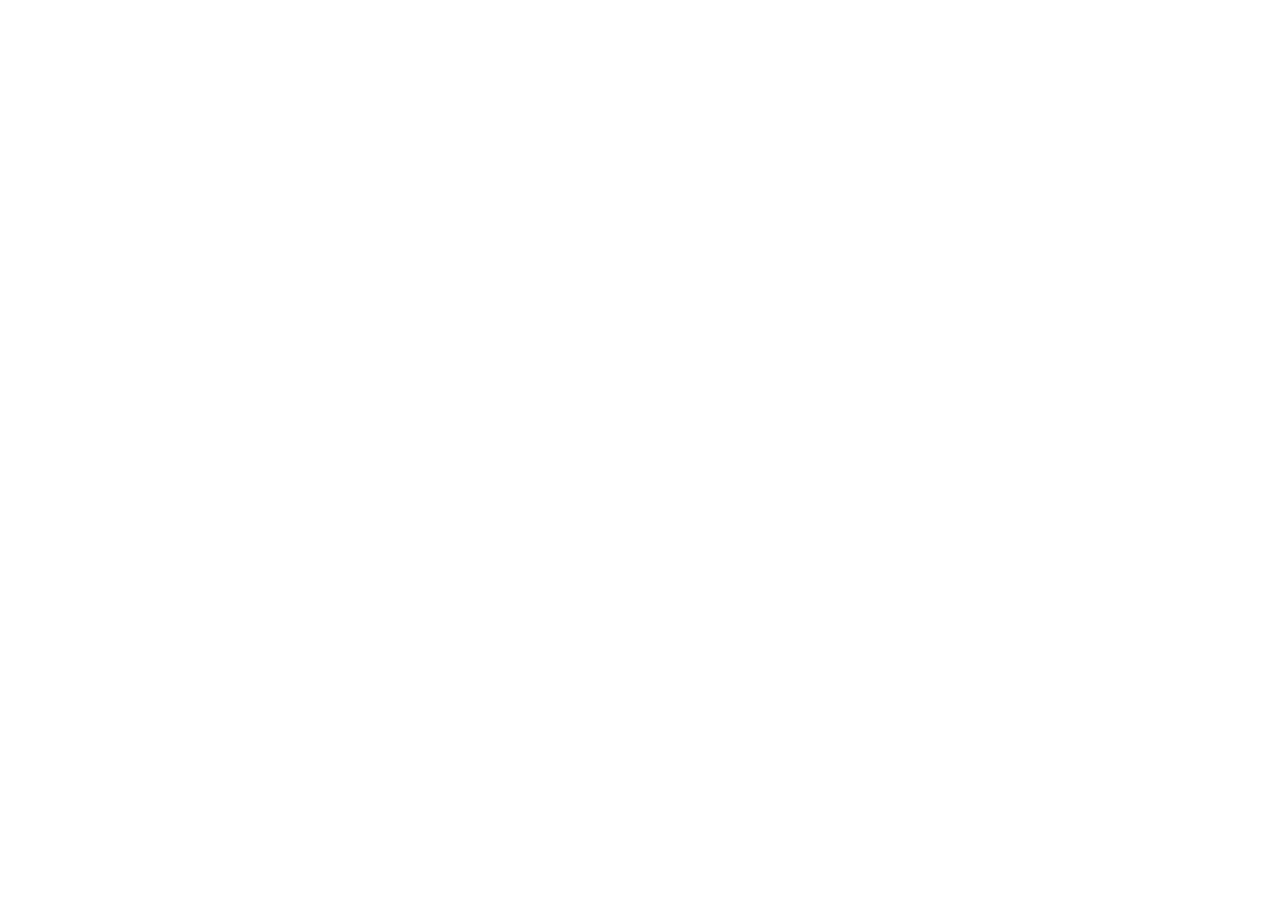
==== commit bd9eef38: "deploy: index.html" ====
--- a/index.html
+++ b/index.html
@@ -6,8 +6,8 @@
     <meta name="viewport" content="width=device-width, initial-scale=1.0, viewport-fit=cover" />
     <meta name="theme-color" content="#F97316" />
     <title>Jack Trip · 多人旅行协作</title>
-    <script type="module" crossorigin src="./assets/index-DxtAgUus.js"></script>
-    <link rel="stylesheet" crossorigin href="./assets/index-DGDU-i02.css">
+    <script type="module" crossorigin src="./assets/index-DU3djueG.js"></script>
+    <link rel="stylesheet" crossorigin href="./assets/index-CANB_9gQ.css">
   </head>
   <body>
     <div id="root"></div>
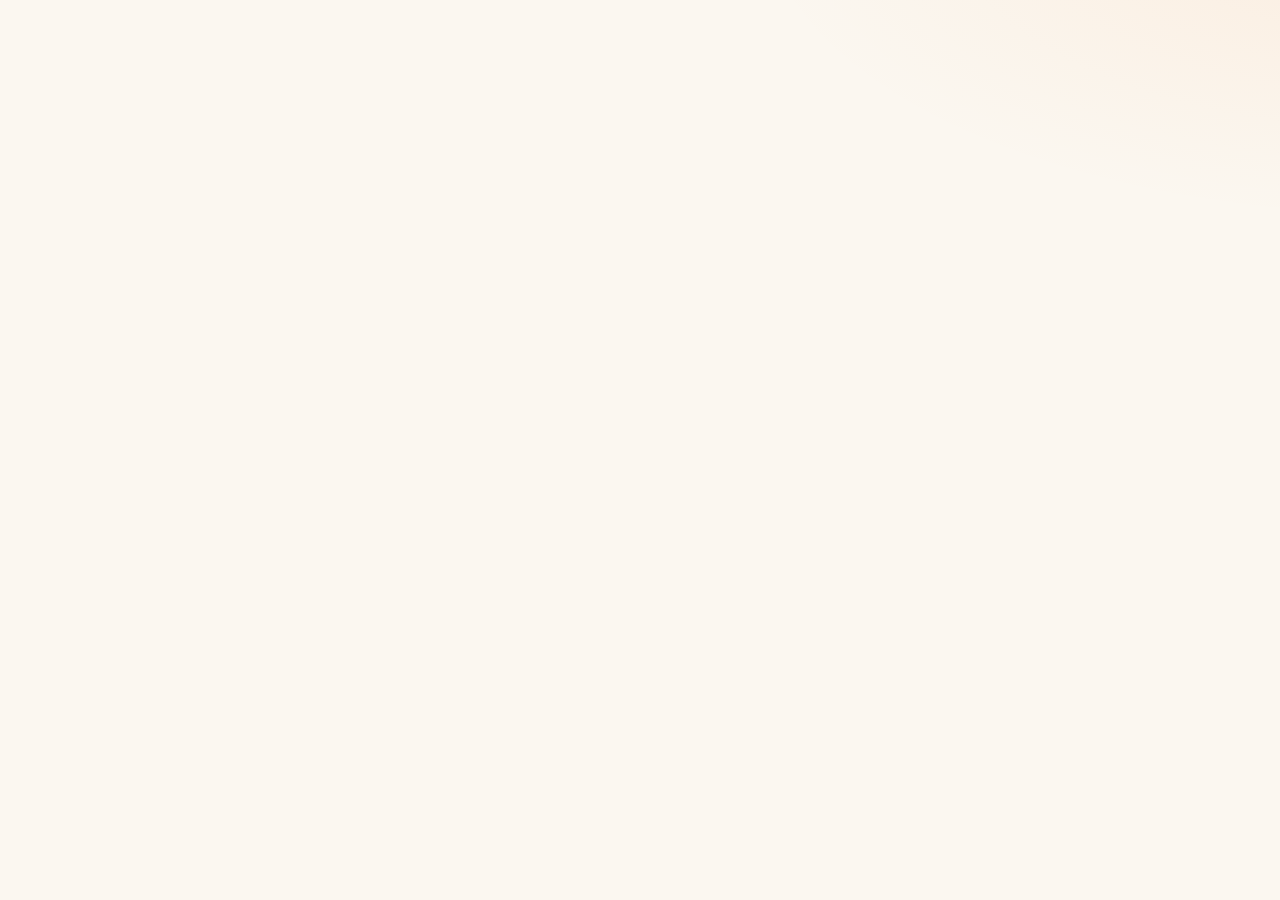
==== commit f8465648: "deploy: index.html" ====
--- a/index.html
+++ b/index.html
@@ -6,8 +6,8 @@
     <meta name="viewport" content="width=device-width, initial-scale=1.0, viewport-fit=cover" />
     <meta name="theme-color" content="#F97316" />
     <title>Jack Trip · 多人旅行协作</title>
-    <script type="module" crossorigin src="./assets/index-DU3djueG.js"></script>
-    <link rel="stylesheet" crossorigin href="./assets/index-CANB_9gQ.css">
+    <script type="module" crossorigin src="/assets/index-Do6S5QR3.js"></script>
+    <link rel="stylesheet" crossorigin href="/assets/index-Cqnn2fdD.css">
   </head>
   <body>
     <div id="root"></div>
--- a/assets/index-Cqnn2fdD.css
+++ b/assets/index-Cqnn2fdD.css
@@ -0,0 +1 @@
+/*! tailwindcss v4.3.3 | MIT License | https://tailwindcss.com */@layer properties{@supports (((-webkit-hyphens:none)) and (not (margin-trim:inline))) or ((-moz-orient:inline) and (not (color:rgb(from red r g b)))){*,:before,:after,::backdrop{--tw-scale-x:1;--tw-scale-y:1;--tw-scale-z:1;--tw-rotate-x:initial;--tw-rotate-y:initial;--tw-rotate-z:initial;--tw-skew-x:initial;--tw-skew-y:initial;--tw-space-y-reverse:0;--tw-space-x-reverse:0;--tw-border-style:solid;--tw-gradient-position:initial;--tw-gradient-from:#0000;--tw-gradient-via:#0000;--tw-gradient-to:#0000;--tw-gradient-stops:initial;--tw-gradient-via-stops:initial;--tw-gradient-from-position:0%;--tw-gradient-via-position:50%;--tw-gradient-to-position:100%;--tw-leading:initial;--tw-font-weight:initial;--tw-tracking:initial;--tw-shadow:0 0 #0000;--tw-shadow-color:initial;--tw-shadow-alpha:100%;--tw-inset-shadow:0 0 #0000;--tw-inset-shadow-color:initial;--tw-inset-shadow-alpha:100%;--tw-ring-color:initial;--tw-ring-shadow:0 0 #0000;--tw-inset-ring-color:initial;--tw-inset-ring-shadow:0 0 #0000;--tw-ring-inset:initial;--tw-ring-offset-width:0px;--tw-ring-offset-color:#fff;--tw-ring-offset-shadow:0 0 #0000;--tw-outline-style:solid;--tw-blur:initial;--tw-brightness:initial;--tw-contrast:initial;--tw-grayscale:initial;--tw-hue-rotate:initial;--tw-invert:initial;--tw-opacity:initial;--tw-saturate:initial;--tw-sepia:initial;--tw-drop-shadow:initial;--tw-drop-shadow-color:initial;--tw-drop-shadow-alpha:100%;--tw-drop-shadow-size:initial;--tw-backdrop-blur:initial;--tw-backdrop-brightness:initial;--tw-backdrop-contrast:initial;--tw-backdrop-grayscale:initial;--tw-backdrop-hue-rotate:initial;--tw-backdrop-invert:initial;--tw-backdrop-opacity:initial;--tw-backdrop-saturate:initial;--tw-backdrop-sepia:initial}}}@layer theme{:root,:host{--font-sans:"Inter", -apple-system, BlinkMacSystemFont, "Segoe UI", "PingFang SC", "Hiragino Sans GB", "Microsoft YaHei", "Helvetica Neue", Helvetica, Arial, sans-serif;--font-mono:ui-monospace, SFMono-Regular, Menlo, Monaco, Consolas, "Liberation Mono", "Courier New", monospace;--color-orange-500:oklch(70.5% .213 47.604);--color-orange-600:oklch(64.6% .222 41.116);--color-amber-50:oklch(98.7% .022 95.277);--color-amber-300:oklch(87.9% .169 91.605);--color-amber-400:oklch(82.8% .189 84.429);--color-amber-500:oklch(76.9% .188 70.08);--color-amber-600:oklch(66.6% .179 58.318);--color-amber-700:oklch(55.5% .163 48.998);--color-emerald-50:oklch(97.9% .021 166.113);--color-emerald-300:oklch(84.5% .143 164.978);--color-emerald-400:oklch(76.5% .177 163.223);--color-emerald-500:oklch(69.6% .17 162.48);--color-emerald-600:oklch(59.6% .145 163.225);--color-emerald-700:oklch(50.8% .118 165.612);--color-sky-50:oklch(97.7% .013 236.62);--color-sky-300:oklch(82.8% .111 230.318);--color-sky-500:oklch(68.5% .169 237.323);--color-sky-700:oklch(50% .134 242.749);--color-violet-50:oklch(96.9% .016 293.756);--color-violet-300:oklch(81.1% .111 293.571);--color-violet-400:oklch(70.2% .183 293.541);--color-violet-500:oklch(60.6% .25 292.717);--color-violet-600:oklch(54.1% .281 293.009);--color-violet-700:oklch(49.1% .27 292.581);--color-rose-50:oklch(96.9% .015 12.422);--color-rose-300:oklch(81% .117 11.638);--color-rose-400:oklch(71.2% .194 13.428);--color-rose-500:oklch(64.5% .246 16.439);--color-rose-600:oklch(58.6% .253 17.585);--color-rose-700:oklch(51.4% .222 16.935);--color-slate-50:oklch(98.4% .003 247.858);--color-slate-100:oklch(96.8% .007 247.896);--color-slate-200:oklch(92.9% .013 255.508);--color-slate-300:oklch(86.9% .022 252.894);--color-slate-400:oklch(70.4% .04 256.788);--color-slate-500:oklch(55.4% .046 257.417);--color-slate-600:oklch(44.6% .043 257.281);--color-slate-700:oklch(37.2% .044 257.287);--color-slate-800:oklch(27.9% .041 260.031);--color-slate-900:oklch(20.8% .042 265.755);--color-black:#000;--color-white:#fff;--spacing:.25rem;--container-md:28rem;--container-2xl:42rem;--text-xs:.75rem;--text-xs--line-height:calc(1 / .75);--text-sm:.875rem;--text-sm--line-height:calc(1.25 / .875);--text-base:1rem;--text-base--line-height: 1.5 ;--text-lg:1.125rem;--text-lg--line-height:calc(1.75 / 1.125);--text-xl:1.25rem;--text-xl--line-height:calc(1.75 / 1.25);--text-2xl:1.5rem;--text-2xl--line-height:calc(2 / 1.5);--text-3xl:1.875rem;--text-3xl--line-height: 1.2 ;--text-4xl:2.25rem;--text-4xl--line-height:calc(2.5 / 2.25);--font-weight-medium:500;--font-weight-semibold:600;--font-weight-bold:700;--font-weight-extrabold:800;--tracking-tight:-.025em;--leading-tight:1.25;--radius-md:.375rem;--radius-lg:.5rem;--radius-xl:.75rem;--radius-2xl:1rem;--radius-3xl:1.5rem;--animate-spin:spin 1s linear infinite;--blur-md:12px;--default-transition-duration:.15s;--default-transition-timing-function:cubic-bezier(.4, 0, .2, 1);--default-font-family:var(--font-sans);--default-mono-font-family:var(--font-mono);--color-ink:#2b2620;--color-cream:#fbf7f0;--color-brand-50:#fff7ed;--color-brand-100:#ffedd5;--color-brand-200:#fed7aa;--color-brand-300:#fdba74;--color-brand-400:#fb923c;--color-brand-500:#f97316;--color-brand-600:#ea580c;--color-brand-700:#c2410c}}@layer base{*,:after,:before,::backdrop{box-sizing:border-box;border:0 solid;margin:0;padding:0}::file-selector-button{box-sizing:border-box;border:0 solid;margin:0;padding:0}html,:host{-webkit-text-size-adjust:100%;-moz-tab-size:4;tab-size:4;line-height:1.5;font-family:var(--default-font-family,-apple-system, BlinkMacSystemFont, "Segoe UI", Roboto, "Helvetica Neue", "Noto Sans", Arial, sans-serif, "Apple Color Emoji", "Segoe UI Emoji", "Segoe UI Symbol", "Noto Color Emoji");font-feature-settings:var(--default-font-feature-settings,normal);font-variation-settings:var(--default-font-variation-settings,normal);-webkit-tap-highlight-color:transparent}hr{height:0;color:inherit;border-top-width:1px}abbr:where([title]){-webkit-text-decoration:underline dotted;text-decoration:underline dotted}h1,h2,h3,h4,h5,h6{font-size:inherit;font-weight:inherit}a{color:inherit;-webkit-text-decoration:inherit;text-decoration:inherit}b,strong{font-weight:bolder}code,kbd,samp,pre{font-family:var(--default-mono-font-family,ui-monospace, SFMono-Regular, Menlo, Monaco, Consolas, "Liberation Mono", "Courier New", monospace);font-feature-settings:var(--default-mono-font-feature-settings,normal);font-variation-settings:var(--default-mono-font-variation-settings,normal);font-size:1em}small{font-size:80%}sub,sup{vertical-align:baseline;font-size:75%;line-height:0;position:relative}sub{bottom:-.25em}sup{top:-.5em}table{text-indent:0;border-color:inherit;border-collapse:collapse}:-moz-focusring:where(:not(iframe)){outline:auto}progress{vertical-align:baseline}summary{display:list-item}ol,ul,menu{list-style:none}img,svg,video,canvas,audio,iframe,embed,object{vertical-align:middle;display:block}img,video{max-width:100%;height:auto}button,input,select,optgroup,textarea{font:inherit;font-feature-settings:inherit;font-variation-settings:inherit;letter-spacing:inherit;color:inherit;opacity:1;background-color:#0000;border-radius:0}::file-selector-button{font:inherit;font-feature-settings:inherit;font-variation-settings:inherit;letter-spacing:inherit;color:inherit;opacity:1;background-color:#0000;border-radius:0}:where(select:is([multiple],[size])) optgroup{font-weight:bolder}:where(select:is([multiple],[size])) optgroup option{padding-inline-start:20px}::file-selector-button{margin-inline-end:4px}::placeholder{opacity:1}@supports (not ((-webkit-appearance:-apple-pay-button))) or (contain-intrinsic-size:1px){::placeholder{color:currentColor}@supports (color:color-mix(in lab,red,red)){::placeholder{color:color-mix(in oklab,currentcolor 50%,transparent)}}}textarea{resize:vertical}::-webkit-search-decoration{-webkit-appearance:none}::-webkit-date-and-time-value{min-height:1lh;text-align:inherit}::-webkit-datetime-edit{display:inline-flex}::-webkit-datetime-edit-fields-wrapper{padding:0}::-webkit-datetime-edit{padding-block:0}::-webkit-datetime-edit-year-field{padding-block:0}::-webkit-datetime-edit-month-field{padding-block:0}::-webkit-datetime-edit-day-field{padding-block:0}::-webkit-datetime-edit-hour-field{padding-block:0}::-webkit-datetime-edit-minute-field{padding-block:0}::-webkit-datetime-edit-second-field{padding-block:0}::-webkit-datetime-edit-millisecond-field{padding-block:0}::-webkit-datetime-edit-meridiem-field{padding-block:0}::-webkit-calendar-picker-indicator{line-height:1}:-moz-ui-invalid{box-shadow:none}button,input:where([type=button],[type=reset],[type=submit]){-webkit-appearance:button;-moz-appearance:button;appearance:button}::file-selector-button{-webkit-appearance:button;-moz-appearance:button;appearance:button}::-webkit-inner-spin-button{height:auto}::-webkit-outer-spin-button{height:auto}[hidden]:where(:not([hidden=until-found])){display:none!important}}@layer components;@layer utilities{.visible{visibility:visible}.absolute{position:absolute}.fixed{position:fixed}.relative{position:relative}.static{position:static}.sticky{position:sticky}.inset-0{top:0;right:0;bottom:0;left:0}.inset-x-0{inset-inline:0}.inset-y-0{inset-block:0}.-top-8{top:calc(var(--spacing) * -8)}.top-0{top:0}.top-2{top:calc(var(--spacing) * 2)}.top-4{top:calc(var(--spacing) * 4)}.-right-0\.5{right:calc(var(--spacing) * -.5)}.-right-8{right:calc(var(--spacing) * -8)}.right-4{right:calc(var(--spacing) * 4)}.-bottom-0\.5{bottom:calc(var(--spacing) * -.5)}.-bottom-10{bottom:calc(var(--spacing) * -10)}.bottom-0{bottom:0}.bottom-1{bottom:var(--spacing)}.bottom-2{bottom:calc(var(--spacing) * 2)}.bottom-20{bottom:calc(var(--spacing) * 20)}.-left-6{left:calc(var(--spacing) * -6)}.-left-\[14px\]{left:-14px}.left-0{left:0}.left-\[7px\]{left:7px}.z-10{z-index:10}.z-20{z-index:20}.z-30{z-index:30}.z-40{z-index:40}.mx-auto{margin-inline:auto}.mt-0\.5{margin-top:calc(var(--spacing) * .5)}.mt-1{margin-top:var(--spacing)}.mt-1\.5{margin-top:calc(var(--spacing) * 1.5)}.mt-2{margin-top:calc(var(--spacing) * 2)}.mt-3{margin-top:calc(var(--spacing) * 3)}.mt-4{margin-top:calc(var(--spacing) * 4)}.mt-8{margin-top:calc(var(--spacing) * 8)}.mr-1{margin-right:var(--spacing)}.mb-1{margin-bottom:var(--spacing)}.mb-1\.5{margin-bottom:calc(var(--spacing) * 1.5)}.mb-2{margin-bottom:calc(var(--spacing) * 2)}.mb-3{margin-bottom:calc(var(--spacing) * 3)}.mb-4{margin-bottom:calc(var(--spacing) * 4)}.mb-5{margin-bottom:calc(var(--spacing) * 5)}.mb-6{margin-bottom:calc(var(--spacing) * 6)}.mb-8{margin-bottom:calc(var(--spacing) * 8)}.ml-2{margin-left:calc(var(--spacing) * 2)}.ml-auto{margin-left:auto}.line-clamp-2{-webkit-line-clamp:2;-webkit-box-orient:vertical;display:-webkit-box;overflow:hidden}.block{display:block}.flex{display:flex}.grid{display:grid}.hidden{display:none}.hidden\!{display:none!important}.inline{display:inline}.inline-flex{display:inline-flex}.table{display:table}.aspect-square{aspect-ratio:1}.h-1{height:var(--spacing)}.h-2{height:calc(var(--spacing) * 2)}.h-3{height:calc(var(--spacing) * 3)}.h-5{height:calc(var(--spacing) * 5)}.h-6{height:calc(var(--spacing) * 6)}.h-7{height:calc(var(--spacing) * 7)}.h-8{height:calc(var(--spacing) * 8)}.h-9{height:calc(var(--spacing) * 9)}.h-10{height:calc(var(--spacing) * 10)}.h-11{height:calc(var(--spacing) * 11)}.h-14{height:calc(var(--spacing) * 14)}.h-16{height:calc(var(--spacing) * 16)}.h-20{height:calc(var(--spacing) * 20)}.h-28{height:calc(var(--spacing) * 28)}.h-32{height:calc(var(--spacing) * 32)}.h-48{height:calc(var(--spacing) * 48)}.h-full{height:100%}.max-h-\[90vh\]{max-height:90vh}.min-h-screen{min-height:100vh}.\!w-24{width:calc(var(--spacing) * 24)!important}.w-1{width:var(--spacing)}.w-2{width:calc(var(--spacing) * 2)}.w-3{width:calc(var(--spacing) * 3)}.w-5{width:calc(var(--spacing) * 5)}.w-6{width:calc(var(--spacing) * 6)}.w-7{width:calc(var(--spacing) * 7)}.w-8{width:calc(var(--spacing) * 8)}.w-9{width:calc(var(--spacing) * 9)}.w-10{width:calc(var(--spacing) * 10)}.w-11{width:calc(var(--spacing) * 11)}.w-12{width:calc(var(--spacing) * 12)}.w-14{width:calc(var(--spacing) * 14)}.w-16{width:calc(var(--spacing) * 16)}.w-20{width:calc(var(--spacing) * 20)}.w-28{width:calc(var(--spacing) * 28)}.w-32{width:calc(var(--spacing) * 32)}.w-full{width:100%}.w-px{width:1px}.max-w-2xl{max-width:var(--container-2xl)}.max-w-\[3\.5rem\]{max-width:3.5rem}.max-w-md{max-width:var(--container-md)}.min-w-0{min-width:0}.flex-1{flex:1}.shrink-0{flex-shrink:0}.scale-110{--tw-scale-x:110%;--tw-scale-y:110%;--tw-scale-z:110%;scale:var(--tw-scale-x) var(--tw-scale-y)}.transform\!{transform:var(--tw-rotate-x,) var(--tw-rotate-y,) var(--tw-rotate-z,) var(--tw-skew-x,) var(--tw-skew-y,)!important}.animate-spin{animation:var(--animate-spin)}.cursor-grab{cursor:grab}.cursor-pointer{cursor:pointer}.resize{resize:both}.grid-cols-2{grid-template-columns:repeat(2,minmax(0,1fr))}.grid-cols-3{grid-template-columns:repeat(3,minmax(0,1fr))}.grid-cols-7{grid-template-columns:repeat(7,minmax(0,1fr))}.flex-col{flex-direction:column}.flex-wrap{flex-wrap:wrap}.items-center{align-items:center}.items-end{align-items:flex-end}.items-start{align-items:flex-start}.items-stretch{align-items:stretch}.justify-around{justify-content:space-around}.justify-between{justify-content:space-between}.justify-center{justify-content:center}.gap-0\.5{gap:calc(var(--spacing) * .5)}.gap-1{gap:var(--spacing)}.gap-1\.5{gap:calc(var(--spacing) * 1.5)}.gap-2{gap:calc(var(--spacing) * 2)}.gap-3{gap:calc(var(--spacing) * 3)}:where(.space-y-2>:not(:last-child)){--tw-space-y-reverse:0;margin-block-start:calc(calc(var(--spacing) * 2) * var(--tw-space-y-reverse));margin-block-end:calc(calc(var(--spacing) * 2) * calc(1 - var(--tw-space-y-reverse)))}:where(.space-y-3>:not(:last-child)){--tw-space-y-reverse:0;margin-block-start:calc(calc(var(--spacing) * 3) * var(--tw-space-y-reverse));margin-block-end:calc(calc(var(--spacing) * 3) * calc(1 - var(--tw-space-y-reverse)))}:where(.space-y-4>:not(:last-child)){--tw-space-y-reverse:0;margin-block-start:calc(calc(var(--spacing) * 4) * var(--tw-space-y-reverse));margin-block-end:calc(calc(var(--spacing) * 4) * calc(1 - var(--tw-space-y-reverse)))}:where(.space-y-5>:not(:last-child)){--tw-space-y-reverse:0;margin-block-start:calc(calc(var(--spacing) * 5) * var(--tw-space-y-reverse));margin-block-end:calc(calc(var(--spacing) * 5) * calc(1 - var(--tw-space-y-reverse)))}:where(.space-y-6>:not(:last-child)){--tw-space-y-reverse:0;margin-block-start:calc(calc(var(--spacing) * 6) * var(--tw-space-y-reverse));margin-block-end:calc(calc(var(--spacing) * 6) * calc(1 - var(--tw-space-y-reverse)))}.gap-x-3{column-gap:calc(var(--spacing) * 3)}:where(.-space-x-1\.5>:not(:last-child)){--tw-space-x-reverse:0;margin-inline-start:calc(calc(var(--spacing) * -1.5) * var(--tw-space-x-reverse));margin-inline-end:calc(calc(var(--spacing) * -1.5) * calc(1 - var(--tw-space-x-reverse)))}:where(.-space-x-2>:not(:last-child)){--tw-space-x-reverse:0;margin-inline-start:calc(calc(var(--spacing) * -2) * var(--tw-space-x-reverse));margin-inline-end:calc(calc(var(--spacing) * -2) * calc(1 - var(--tw-space-x-reverse)))}.gap-y-0\.5{row-gap:calc(var(--spacing) * .5)}.truncate{text-overflow:ellipsis;white-space:nowrap;overflow:hidden}.overflow-hidden{overflow:hidden}.overflow-x-auto{overflow-x:auto}.overflow-y-auto{overflow-y:auto}.rounded{border-radius:.25rem}.rounded-2xl{border-radius:var(--radius-2xl)}.rounded-3xl{border-radius:var(--radius-3xl)}.rounded-full{border-radius:3.40282e38px}.rounded-lg{border-radius:var(--radius-lg)}.rounded-md{border-radius:var(--radius-md)}.rounded-xl{border-radius:var(--radius-xl)}.rounded-t-3xl{border-top-left-radius:var(--radius-3xl);border-top-right-radius:var(--radius-3xl)}.border{border-style:var(--tw-border-style);border-width:1px}.border-2{border-style:var(--tw-border-style);border-width:2px}.border-t{border-top-style:var(--tw-border-style);border-top-width:1px}.border-b{border-bottom-style:var(--tw-border-style);border-bottom-width:1px}.border-dashed{--tw-border-style:dashed;border-style:dashed}.border-amber-400{border-color:var(--color-amber-400)}.border-brand-100{border-color:var(--color-brand-100)}.border-brand-300{border-color:var(--color-brand-300)}.border-brand-400{border-color:var(--color-brand-400)}.border-brand-500{border-color:var(--color-brand-500)}.border-emerald-500{border-color:var(--color-emerald-500)}.border-ink\/20{border-color:#2b262033}@supports (color:color-mix(in lab,red,red)){.border-ink\/20{border-color:color-mix(in oklab,var(--color-ink) 20%,transparent)}}.border-slate-100{border-color:var(--color-slate-100)}.border-slate-200{border-color:var(--color-slate-200)}.border-slate-200\/60{border-color:#e2e8f099}@supports (color:color-mix(in lab,red,red)){.border-slate-200\/60{border-color:color-mix(in oklab,var(--color-slate-200) 60%,transparent)}}.border-slate-200\/70{border-color:#e2e8f0b3}@supports (color:color-mix(in lab,red,red)){.border-slate-200\/70{border-color:color-mix(in oklab,var(--color-slate-200) 70%,transparent)}}.border-slate-300{border-color:var(--color-slate-300)}.border-white{border-color:var(--color-white)}.bg-amber-50{background-color:var(--color-amber-50)}.bg-amber-400{background-color:var(--color-amber-400)}.bg-amber-500{background-color:var(--color-amber-500)}.bg-black\/5{background-color:#0000000d}@supports (color:color-mix(in lab,red,red)){.bg-black\/5{background-color:color-mix(in oklab,var(--color-black) 5%,transparent)}}.bg-black\/40{background-color:#0006}@supports (color:color-mix(in lab,red,red)){.bg-black\/40{background-color:color-mix(in oklab,var(--color-black) 40%,transparent)}}.bg-brand-50{background-color:var(--color-brand-50)}.bg-brand-50\/60{background-color:#fff7ed99}@supports (color:color-mix(in lab,red,red)){.bg-brand-50\/60{background-color:color-mix(in oklab,var(--color-brand-50) 60%,transparent)}}.bg-brand-100\/60{background-color:#ffedd599}@supports (color:color-mix(in lab,red,red)){.bg-brand-100\/60{background-color:color-mix(in oklab,var(--color-brand-100) 60%,transparent)}}.bg-brand-200{background-color:var(--color-brand-200)}.bg-brand-500{background-color:var(--color-brand-500)}.bg-cream\/90{background-color:#fbf7f0e6}@supports (color:color-mix(in lab,red,red)){.bg-cream\/90{background-color:color-mix(in oklab,var(--color-cream) 90%,transparent)}}.bg-cream\/95{background-color:#fbf7f0f2}@supports (color:color-mix(in lab,red,red)){.bg-cream\/95{background-color:color-mix(in oklab,var(--color-cream) 95%,transparent)}}.bg-emerald-50{background-color:var(--color-emerald-50)}.bg-emerald-500{background-color:var(--color-emerald-500)}.bg-rose-50{background-color:var(--color-rose-50)}.bg-rose-500{background-color:var(--color-rose-500)}.bg-sky-50{background-color:var(--color-sky-50)}.bg-sky-500{background-color:var(--color-sky-500)}.bg-slate-50{background-color:var(--color-slate-50)}.bg-slate-100{background-color:var(--color-slate-100)}.bg-slate-300{background-color:var(--color-slate-300)}.bg-slate-900{background-color:var(--color-slate-900)}.bg-violet-50{background-color:var(--color-violet-50)}.bg-violet-500{background-color:var(--color-violet-500)}.bg-white{background-color:var(--color-white)}.bg-white\/10{background-color:#ffffff1a}@supports (color:color-mix(in lab,red,red)){.bg-white\/10{background-color:color-mix(in oklab,var(--color-white) 10%,transparent)}}.bg-white\/80{background-color:#fffc}@supports (color:color-mix(in lab,red,red)){.bg-white\/80{background-color:color-mix(in oklab,var(--color-white) 80%,transparent)}}.bg-white\/90{background-color:#ffffffe6}@supports (color:color-mix(in lab,red,red)){.bg-white\/90{background-color:color-mix(in oklab,var(--color-white) 90%,transparent)}}.bg-gradient-to-br{--tw-gradient-position:to bottom right in oklab;background-image:linear-gradient(var(--tw-gradient-stops))}.from-brand-500{--tw-gradient-from:var(--color-brand-500);--tw-gradient-stops:var(--tw-gradient-via-stops,var(--tw-gradient-position), var(--tw-gradient-from) var(--tw-gradient-from-position), var(--tw-gradient-to) var(--tw-gradient-to-position))}.from-sky-50{--tw-gradient-from:var(--color-sky-50);--tw-gradient-stops:var(--tw-gradient-via-stops,var(--tw-gradient-position), var(--tw-gradient-from) var(--tw-gradient-from-position), var(--tw-gradient-to) var(--tw-gradient-to-position))}.to-emerald-50{--tw-gradient-to:var(--color-emerald-50);--tw-gradient-stops:var(--tw-gradient-via-stops,var(--tw-gradient-position), var(--tw-gradient-from) var(--tw-gradient-from-position), var(--tw-gradient-to) var(--tw-gradient-to-position))}.to-orange-600{--tw-gradient-to:var(--color-orange-600);--tw-gradient-stops:var(--tw-gradient-via-stops,var(--tw-gradient-position), var(--tw-gradient-from) var(--tw-gradient-from-position), var(--tw-gradient-to) var(--tw-gradient-to-position))}.\!p-2{padding:calc(var(--spacing) * 2)!important}.\!p-3{padding:calc(var(--spacing) * 3)!important}.\!p-3\.5{padding:calc(var(--spacing) * 3.5)!important}.p-1{padding:var(--spacing)}.p-1\.5{padding:calc(var(--spacing) * 1.5)}.p-2{padding:calc(var(--spacing) * 2)}.p-3{padding:calc(var(--spacing) * 3)}.p-3\.5{padding:calc(var(--spacing) * 3.5)}.p-4{padding:calc(var(--spacing) * 4)}.p-5{padding:calc(var(--spacing) * 5)}.px-1{padding-inline:var(--spacing)}.px-1\.5{padding-inline:calc(var(--spacing) * 1.5)}.px-2{padding-inline:calc(var(--spacing) * 2)}.px-2\.5{padding-inline:calc(var(--spacing) * 2.5)}.px-3{padding-inline:calc(var(--spacing) * 3)}.px-4{padding-inline:calc(var(--spacing) * 4)}.px-5{padding-inline:calc(var(--spacing) * 5)}.px-8{padding-inline:calc(var(--spacing) * 8)}.\!py-1\.5{padding-block:calc(var(--spacing) * 1.5)!important}.\!py-2{padding-block:calc(var(--spacing) * 2)!important}.py-0\.5{padding-block:calc(var(--spacing) * .5)}.py-1{padding-block:var(--spacing)}.py-1\.5{padding-block:calc(var(--spacing) * 1.5)}.py-2{padding-block:calc(var(--spacing) * 2)}.py-2\.5{padding-block:calc(var(--spacing) * 2.5)}.py-3{padding-block:calc(var(--spacing) * 3)}.py-10{padding-block:calc(var(--spacing) * 10)}.py-14{padding-block:calc(var(--spacing) * 14)}.pt-1\.5{padding-top:calc(var(--spacing) * 1.5)}.pt-2{padding-top:calc(var(--spacing) * 2)}.pt-4{padding-top:calc(var(--spacing) * 4)}.pr-2{padding-right:calc(var(--spacing) * 2)}.pr-3{padding-right:calc(var(--spacing) * 3)}.pb-1{padding-bottom:var(--spacing)}.pb-28{padding-bottom:calc(var(--spacing) * 28)}.pl-0\.5{padding-left:calc(var(--spacing) * .5)}.pl-5{padding-left:calc(var(--spacing) * 5)}.text-center{text-align:center}.text-left{text-align:left}.text-right{text-align:right}.font-mono{font-family:var(--font-mono)}.text-2xl{font-size:var(--text-2xl);line-height:var(--tw-leading,var(--text-2xl--line-height))}.text-3xl{font-size:var(--text-3xl);line-height:var(--tw-leading,var(--text-3xl--line-height))}.text-4xl{font-size:var(--text-4xl);line-height:var(--tw-leading,var(--text-4xl--line-height))}.text-base{font-size:var(--text-base);line-height:var(--tw-leading,var(--text-base--line-height))}.text-lg{font-size:var(--text-lg);line-height:var(--tw-leading,var(--text-lg--line-height))}.text-sm{font-size:var(--text-sm);line-height:var(--tw-leading,var(--text-sm--line-height))}.text-xl{font-size:var(--text-xl);line-height:var(--tw-leading,var(--text-xl--line-height))}.text-xs{font-size:var(--text-xs);line-height:var(--tw-leading,var(--text-xs--line-height))}.text-\[10px\]{font-size:10px}.text-\[11px\]{font-size:11px}.text-\[15px\]{font-size:15px}.leading-tight{--tw-leading:var(--leading-tight);line-height:var(--leading-tight)}.font-bold{--tw-font-weight:var(--font-weight-bold);font-weight:var(--font-weight-bold)}.font-extrabold{--tw-font-weight:var(--font-weight-extrabold);font-weight:var(--font-weight-extrabold)}.font-medium{--tw-font-weight:var(--font-weight-medium);font-weight:var(--font-weight-medium)}.font-semibold{--tw-font-weight:var(--font-weight-semibold);font-weight:var(--font-weight-semibold)}.tracking-tight{--tw-tracking:var(--tracking-tight);letter-spacing:var(--tracking-tight)}.text-amber-400{color:var(--color-amber-400)}.text-amber-500{color:var(--color-amber-500)}.text-amber-600{color:var(--color-amber-600)}.text-amber-700{color:var(--color-amber-700)}.text-brand-500{color:var(--color-brand-500)}.text-brand-600{color:var(--color-brand-600)}.text-brand-700{color:var(--color-brand-700)}.text-emerald-400{color:var(--color-emerald-400)}.text-emerald-500{color:var(--color-emerald-500)}.text-emerald-600{color:var(--color-emerald-600)}.text-emerald-700{color:var(--color-emerald-700)}.text-ink{color:var(--color-ink)}.text-ink\/40{color:#2b262066}@supports (color:color-mix(in lab,red,red)){.text-ink\/40{color:color-mix(in oklab,var(--color-ink) 40%,transparent)}}.text-ink\/50{color:#2b262080}@supports (color:color-mix(in lab,red,red)){.text-ink\/50{color:color-mix(in oklab,var(--color-ink) 50%,transparent)}}.text-ink\/60{color:#2b262099}@supports (color:color-mix(in lab,red,red)){.text-ink\/60{color:color-mix(in oklab,var(--color-ink) 60%,transparent)}}.text-ink\/70{color:#2b2620b3}@supports (color:color-mix(in lab,red,red)){.text-ink\/70{color:color-mix(in oklab,var(--color-ink) 70%,transparent)}}.text-ink\/80{color:#2b2620cc}@supports (color:color-mix(in lab,red,red)){.text-ink\/80{color:color-mix(in oklab,var(--color-ink) 80%,transparent)}}.text-rose-400{color:var(--color-rose-400)}.text-rose-500{color:var(--color-rose-500)}.text-rose-600{color:var(--color-rose-600)}.text-rose-700{color:var(--color-rose-700)}.text-sky-500{color:var(--color-sky-500)}.text-sky-700{color:var(--color-sky-700)}.text-slate-300{color:var(--color-slate-300)}.text-slate-400{color:var(--color-slate-400)}.text-slate-500{color:var(--color-slate-500)}.text-slate-600{color:var(--color-slate-600)}.text-slate-700{color:var(--color-slate-700)}.text-slate-900{color:var(--color-slate-900)}.text-violet-500{color:var(--color-violet-500)}.text-violet-600{color:var(--color-violet-600)}.text-violet-700{color:var(--color-violet-700)}.text-white{color:var(--color-white)}.text-white\/80{color:#fffc}@supports (color:color-mix(in lab,red,red)){.text-white\/80{color:color-mix(in oklab,var(--color-white) 80%,transparent)}}.uppercase{text-transform:uppercase}.italic{font-style:italic}.line-through{text-decoration-line:line-through}.opacity-60{opacity:.6}.opacity-70{opacity:.7}.shadow{--tw-shadow:0 1px 3px 0 var(--tw-shadow-color,#0000001a), 0 1px 2px -1px var(--tw-shadow-color,#0000001a);box-shadow:var(--tw-inset-shadow),var(--tw-inset-ring-shadow),var(--tw-ring-offset-shadow),var(--tw-ring-shadow),var(--tw-shadow)}.shadow-2xl{--tw-shadow:0 25px 50px -12px var(--tw-shadow-color,#00000040);box-shadow:var(--tw-inset-shadow),var(--tw-inset-ring-shadow),var(--tw-ring-offset-shadow),var(--tw-ring-shadow),var(--tw-shadow)}.shadow-lg{--tw-shadow:0 10px 15px -3px var(--tw-shadow-color,#0000001a), 0 4px 6px -4px var(--tw-shadow-color,#0000001a);box-shadow:var(--tw-inset-shadow),var(--tw-inset-ring-shadow),var(--tw-ring-offset-shadow),var(--tw-ring-shadow),var(--tw-shadow)}.shadow-sm{--tw-shadow:0 1px 3px 0 var(--tw-shadow-color,#0000001a), 0 1px 2px -1px var(--tw-shadow-color,#0000001a);box-shadow:var(--tw-inset-shadow),var(--tw-inset-ring-shadow),var(--tw-ring-offset-shadow),var(--tw-ring-shadow),var(--tw-shadow)}.ring-2{--tw-ring-shadow:var(--tw-ring-inset,) 0 0 0 calc(2px + var(--tw-ring-offset-width)) var(--tw-ring-color,currentcolor);box-shadow:var(--tw-inset-shadow),var(--tw-inset-ring-shadow),var(--tw-ring-offset-shadow),var(--tw-ring-shadow),var(--tw-shadow)}.shadow-brand-500\/20{--tw-shadow-color:#f9731633}@supports (color:color-mix(in lab,red,red)){.shadow-brand-500\/20{--tw-shadow-color:color-mix(in oklab, color-mix(in oklab, var(--color-brand-500) 20%, transparent) var(--tw-shadow-alpha), transparent)}}.shadow-brand-500\/30{--tw-shadow-color:#f973164d}@supports (color:color-mix(in lab,red,red)){.shadow-brand-500\/30{--tw-shadow-color:color-mix(in oklab, color-mix(in oklab, var(--color-brand-500) 30%, transparent) var(--tw-shadow-alpha), transparent)}}.ring-brand-300{--tw-ring-color:var(--color-brand-300)}.ring-orange-500{--tw-ring-color:var(--color-orange-500)}.ring-white{--tw-ring-color:var(--color-white)}.outline{outline-style:var(--tw-outline-style);outline-width:1px}.blur{--tw-blur:blur(8px);filter:var(--tw-blur,) var(--tw-brightness,) var(--tw-contrast,) var(--tw-grayscale,) var(--tw-hue-rotate,) var(--tw-invert,) var(--tw-saturate,) var(--tw-sepia,) var(--tw-drop-shadow,)}.filter{filter:var(--tw-blur,) var(--tw-brightness,) var(--tw-contrast,) var(--tw-grayscale,) var(--tw-hue-rotate,) var(--tw-invert,) var(--tw-saturate,) var(--tw-sepia,) var(--tw-drop-shadow,)}.backdrop-blur-md{--tw-backdrop-blur:blur(var(--blur-md));-webkit-backdrop-filter:var(--tw-backdrop-blur,) var(--tw-backdrop-brightness,) var(--tw-backdrop-contrast,) var(--tw-backdrop-grayscale,) var(--tw-backdrop-hue-rotate,) var(--tw-backdrop-invert,) var(--tw-backdrop-opacity,) var(--tw-backdrop-saturate,) var(--tw-backdrop-sepia,);backdrop-filter:var(--tw-backdrop-blur,) var(--tw-backdrop-brightness,) var(--tw-backdrop-contrast,) var(--tw-backdrop-grayscale,) var(--tw-backdrop-hue-rotate,) var(--tw-backdrop-invert,) var(--tw-backdrop-opacity,) var(--tw-backdrop-saturate,) var(--tw-backdrop-sepia,)}.transition{transition-property:color,background-color,border-color,outline-color,text-decoration-color,fill,stroke,--tw-gradient-from,--tw-gradient-via,--tw-gradient-to,opacity,box-shadow,transform,translate,scale,rotate,filter,-webkit-backdrop-filter,backdrop-filter,display,content-visibility,overlay,pointer-events;transition-timing-function:var(--tw-ease,var(--default-transition-timing-function));transition-duration:var(--tw-duration,var(--default-transition-duration))}.transition-all{transition-property:all;transition-timing-function:var(--tw-ease,var(--default-transition-timing-function));transition-duration:var(--tw-duration,var(--default-transition-duration))}.outline-none{--tw-outline-style:none;outline-style:none}@media(hover:hover){.hover\:bg-black\/5:hover{background-color:#0000000d}@supports (color:color-mix(in lab,red,red)){.hover\:bg-black\/5:hover{background-color:color-mix(in oklab,var(--color-black) 5%,transparent)}}.hover\:bg-black\/10:hover{background-color:#0000001a}@supports (color:color-mix(in lab,red,red)){.hover\:bg-black\/10:hover{background-color:color-mix(in oklab,var(--color-black) 10%,transparent)}}.hover\:bg-brand-600:hover{background-color:var(--color-brand-600)}.hover\:bg-rose-50:hover{background-color:var(--color-rose-50)}.hover\:bg-slate-50:hover{background-color:var(--color-slate-50)}.hover\:bg-slate-200:hover{background-color:var(--color-slate-200)}.hover\:text-brand-600:hover{color:var(--color-brand-600)}.hover\:text-ink\/70:hover{color:#2b2620b3}@supports (color:color-mix(in lab,red,red)){.hover\:text-ink\/70:hover{color:color-mix(in oklab,var(--color-ink) 70%,transparent)}}.hover\:text-rose-500:hover{color:var(--color-rose-500)}.hover\:text-slate-600:hover{color:var(--color-slate-600)}.hover\:text-slate-700:hover{color:var(--color-slate-700)}}.focus\:border-brand-400:focus{border-color:var(--color-brand-400)}.focus\:ring-2:focus{--tw-ring-shadow:var(--tw-ring-inset,) 0 0 0 calc(2px + var(--tw-ring-offset-width)) var(--tw-ring-color,currentcolor);box-shadow:var(--tw-inset-shadow),var(--tw-inset-ring-shadow),var(--tw-ring-offset-shadow),var(--tw-ring-shadow),var(--tw-shadow)}.focus\:ring-brand-100:focus{--tw-ring-color:var(--color-brand-100)}.active\:scale-95:active{--tw-scale-x:95%;--tw-scale-y:95%;--tw-scale-z:95%;scale:var(--tw-scale-x) var(--tw-scale-y)}.active\:scale-\[0\.98\]:active{scale:.98}.active\:scale-\[0\.99\]:active{scale:.99}.disabled\:opacity-50:disabled{opacity:.5}@media(min-width:40rem){.sm\:max-w-md{max-width:var(--container-md)}.sm\:items-center{align-items:center}.sm\:rounded-3xl{border-radius:var(--radius-3xl)}}@media(prefers-color-scheme:dark){.dark\:border-slate-800{border-color:var(--color-slate-800)}.dark\:border-white\/10{border-color:#ffffff1a}@supports (color:color-mix(in lab,red,red)){.dark\:border-white\/10{border-color:color-mix(in oklab,var(--color-white) 10%,transparent)}}.dark\:border-white\/20{border-color:#fff3}@supports (color:color-mix(in lab,red,red)){.dark\:border-white\/20{border-color:color-mix(in oklab,var(--color-white) 20%,transparent)}}.dark\:bg-amber-500\/15{background-color:#f99c0026}@supports (color:color-mix(in lab,red,red)){.dark\:bg-amber-500\/15{background-color:color-mix(in oklab,var(--color-amber-500) 15%,transparent)}}.dark\:bg-brand-500\/10{background-color:#f973161a}@supports (color:color-mix(in lab,red,red)){.dark\:bg-brand-500\/10{background-color:color-mix(in oklab,var(--color-brand-500) 10%,transparent)}}.dark\:bg-brand-500\/15{background-color:#f9731626}@supports (color:color-mix(in lab,red,red)){.dark\:bg-brand-500\/15{background-color:color-mix(in oklab,var(--color-brand-500) 15%,transparent)}}.dark\:bg-emerald-500\/15{background-color:#00bb7f26}@supports (color:color-mix(in lab,red,red)){.dark\:bg-emerald-500\/15{background-color:color-mix(in oklab,var(--color-emerald-500) 15%,transparent)}}.dark\:bg-rose-500\/15{background-color:#ff235726}@supports (color:color-mix(in lab,red,red)){.dark\:bg-rose-500\/15{background-color:color-mix(in oklab,var(--color-rose-500) 15%,transparent)}}.dark\:bg-sky-500\/15{background-color:#00a5ef26}@supports (color:color-mix(in lab,red,red)){.dark\:bg-sky-500\/15{background-color:color-mix(in oklab,var(--color-sky-500) 15%,transparent)}}.dark\:bg-slate-700{background-color:var(--color-slate-700)}.dark\:bg-slate-800\/60{background-color:#1d293d99}@supports (color:color-mix(in lab,red,red)){.dark\:bg-slate-800\/60{background-color:color-mix(in oklab,var(--color-slate-800) 60%,transparent)}}.dark\:bg-slate-900{background-color:var(--color-slate-900)}.dark\:bg-slate-900\/60{background-color:#0f172b99}@supports (color:color-mix(in lab,red,red)){.dark\:bg-slate-900\/60{background-color:color-mix(in oklab,var(--color-slate-900) 60%,transparent)}}.dark\:bg-slate-900\/80{background-color:#0f172bcc}@supports (color:color-mix(in lab,red,red)){.dark\:bg-slate-900\/80{background-color:color-mix(in oklab,var(--color-slate-900) 80%,transparent)}}.dark\:bg-slate-900\/90{background-color:#0f172be6}@supports (color:color-mix(in lab,red,red)){.dark\:bg-slate-900\/90{background-color:color-mix(in oklab,var(--color-slate-900) 90%,transparent)}}.dark\:bg-violet-500\/15{background-color:#8d54ff26}@supports (color:color-mix(in lab,red,red)){.dark\:bg-violet-500\/15{background-color:color-mix(in oklab,var(--color-violet-500) 15%,transparent)}}.dark\:bg-white\/5{background-color:#ffffff0d}@supports (color:color-mix(in lab,red,red)){.dark\:bg-white\/5{background-color:color-mix(in oklab,var(--color-white) 5%,transparent)}}.dark\:bg-white\/10{background-color:#ffffff1a}@supports (color:color-mix(in lab,red,red)){.dark\:bg-white\/10{background-color:color-mix(in oklab,var(--color-white) 10%,transparent)}}.dark\:from-slate-800{--tw-gradient-from:var(--color-slate-800);--tw-gradient-stops:var(--tw-gradient-via-stops,var(--tw-gradient-position), var(--tw-gradient-from) var(--tw-gradient-from-position), var(--tw-gradient-to) var(--tw-gradient-to-position))}.dark\:to-slate-900{--tw-gradient-to:var(--color-slate-900);--tw-gradient-stops:var(--tw-gradient-via-stops,var(--tw-gradient-position), var(--tw-gradient-from) var(--tw-gradient-from-position), var(--tw-gradient-to) var(--tw-gradient-to-position))}.dark\:text-amber-300{color:var(--color-amber-300)}.dark\:text-amber-400{color:var(--color-amber-400)}.dark\:text-brand-300{color:var(--color-brand-300)}.dark\:text-brand-400{color:var(--color-brand-400)}.dark\:text-emerald-300{color:var(--color-emerald-300)}.dark\:text-emerald-400{color:var(--color-emerald-400)}.dark\:text-rose-300{color:var(--color-rose-300)}.dark\:text-sky-300{color:var(--color-sky-300)}.dark\:text-slate-200{color:var(--color-slate-200)}.dark\:text-slate-300{color:var(--color-slate-300)}.dark\:text-slate-400{color:var(--color-slate-400)}.dark\:text-violet-300{color:var(--color-violet-300)}.dark\:text-violet-400{color:var(--color-violet-400)}.dark\:text-white{color:var(--color-white)}@media(hover:hover){.dark\:hover\:bg-white\/5:hover{background-color:#ffffff0d}@supports (color:color-mix(in lab,red,red)){.dark\:hover\:bg-white\/5:hover{background-color:color-mix(in oklab,var(--color-white) 5%,transparent)}}.dark\:hover\:bg-white\/20:hover{background-color:#fff3}@supports (color:color-mix(in lab,red,red)){.dark\:hover\:bg-white\/20:hover{background-color:color-mix(in oklab,var(--color-white) 20%,transparent)}}.dark\:hover\:text-slate-200:hover{color:var(--color-slate-200)}}.dark\:focus\:ring-brand-500\/20:focus{--tw-ring-color:#f9731633}@supports (color:color-mix(in lab,red,red)){.dark\:focus\:ring-brand-500\/20:focus{--tw-ring-color:color-mix(in oklab, var(--color-brand-500) 20%, transparent)}}}}*{-webkit-tap-highlight-color:transparent}html,body,#root{height:100%}body{font-family:var(--font-sans);-webkit-font-smoothing:antialiased;text-rendering:optimizelegibility;color:#2b2620;background:#fbf7f0 radial-gradient(1100px 520px at 110% -10%,#f9731614,#0000 60%);margin:0}.pb-safe{padding-bottom:calc(env(safe-area-inset-bottom) + .5rem)}.scroll-thin{scrollbar-width:thin;scrollbar-color:#94a3b866 transparent}.scroll-thin::-webkit-scrollbar{width:6px;height:6px}.scroll-thin::-webkit-scrollbar-thumb{background:#94a3b866;border-radius:9999px}@keyframes pop-in{0%{opacity:0;transform:translateY(8px)scale(.98)}to{opacity:1;transform:translateY(0)scale(1)}}.animate-pop{animation:.22s ease-out both pop-in}@keyframes slide-up{0%{transform:translateY(100%)}to{transform:translateY(0)}}.animate-slide-up{animation:.26s cubic-bezier(.22,1,.36,1) both slide-up}@keyframes fade-in{0%{opacity:0}to{opacity:1}}.animate-fade{animation:.2s both fade-in}input[type=number]::-webkit-outer-spin-button{-webkit-appearance:none;margin:0}input[type=number]::-webkit-inner-spin-button{-webkit-appearance:none;margin:0}input[type=number]{-moz-appearance:textfield}@property --tw-scale-x{syntax:"*";inherits:false;initial-value:1}@property --tw-scale-y{syntax:"*";inherits:false;initial-value:1}@property --tw-scale-z{syntax:"*";inherits:false;initial-value:1}@property --tw-rotate-x{syntax:"*";inherits:false}@property --tw-rotate-y{syntax:"*";inherits:false}@property --tw-rotate-z{syntax:"*";inherits:false}@property --tw-skew-x{syntax:"*";inherits:false}@property --tw-skew-y{syntax:"*";inherits:false}@property --tw-space-y-reverse{syntax:"*";inherits:false;initial-value:0}@property --tw-space-x-reverse{syntax:"*";inherits:false;initial-value:0}@property --tw-border-style{syntax:"*";inherits:false;initial-value:solid}@property --tw-gradient-position{syntax:"*";inherits:false}@property --tw-gradient-from{syntax:"<color>";inherits:false;initial-value:#0000}@property --tw-gradient-via{syntax:"<color>";inherits:false;initial-value:#0000}@property --tw-gradient-to{syntax:"<color>";inherits:false;initial-value:#0000}@property --tw-gradient-stops{syntax:"*";inherits:false}@property --tw-gradient-via-stops{syntax:"*";inherits:false}@property --tw-gradient-from-position{syntax:"<length-percentage>";inherits:false;initial-value:0%}@property --tw-gradient-via-position{syntax:"<length-percentage>";inherits:false;initial-value:50%}@property --tw-gradient-to-position{syntax:"<length-percentage>";inherits:false;initial-value:100%}@property --tw-leading{syntax:"*";inherits:false}@property --tw-font-weight{syntax:"*";inherits:false}@property --tw-tracking{syntax:"*";inherits:false}@property --tw-shadow{syntax:"*";inherits:false;initial-value:0 0 #0000}@property --tw-shadow-color{syntax:"*";inherits:false}@property --tw-shadow-alpha{syntax:"<percentage>";inherits:false;initial-value:100%}@property --tw-inset-shadow{syntax:"*";inherits:false;initial-value:0 0 #0000}@property --tw-inset-shadow-color{syntax:"*";inherits:false}@property --tw-inset-shadow-alpha{syntax:"<percentage>";inherits:false;initial-value:100%}@property --tw-ring-color{syntax:"*";inherits:false}@property --tw-ring-shadow{syntax:"*";inherits:false;initial-value:0 0 #0000}@property --tw-inset-ring-color{syntax:"*";inherits:false}@property --tw-inset-ring-shadow{syntax:"*";inherits:false;initial-value:0 0 #0000}@property --tw-ring-inset{syntax:"*";inherits:false}@property --tw-ring-offset-width{syntax:"<length>";inherits:false;initial-value:0}@property --tw-ring-offset-color{syntax:"*";inherits:false;initial-value:#fff}@property --tw-ring-offset-shadow{syntax:"*";inherits:false;initial-value:0 0 #0000}@property --tw-outline-style{syntax:"*";inherits:false;initial-value:solid}@property --tw-blur{syntax:"*";inherits:false}@property --tw-brightness{syntax:"*";inherits:false}@property --tw-contrast{syntax:"*";inherits:false}@property --tw-grayscale{syntax:"*";inherits:false}@property --tw-hue-rotate{syntax:"*";inherits:false}@property --tw-invert{syntax:"*";inherits:false}@property --tw-opacity{syntax:"*";inherits:false}@property --tw-saturate{syntax:"*";inherits:false}@property --tw-sepia{syntax:"*";inherits:false}@property --tw-drop-shadow{syntax:"*";inherits:false}@property --tw-drop-shadow-color{syntax:"*";inherits:false}@property --tw-drop-shadow-alpha{syntax:"<percentage>";inherits:false;initial-value:100%}@property --tw-drop-shadow-size{syntax:"*";inherits:false}@property --tw-backdrop-blur{syntax:"*";inherits:false}@property --tw-backdrop-brightness{syntax:"*";inherits:false}@property --tw-backdrop-contrast{syntax:"*";inherits:false}@property --tw-backdrop-grayscale{syntax:"*";inherits:false}@property --tw-backdrop-hue-rotate{syntax:"*";inherits:false}@property --tw-backdrop-invert{syntax:"*";inherits:false}@property --tw-backdrop-opacity{syntax:"*";inherits:false}@property --tw-backdrop-saturate{syntax:"*";inherits:false}@property --tw-backdrop-sepia{syntax:"*";inherits:false}@keyframes spin{to{transform:rotate(360deg)}}
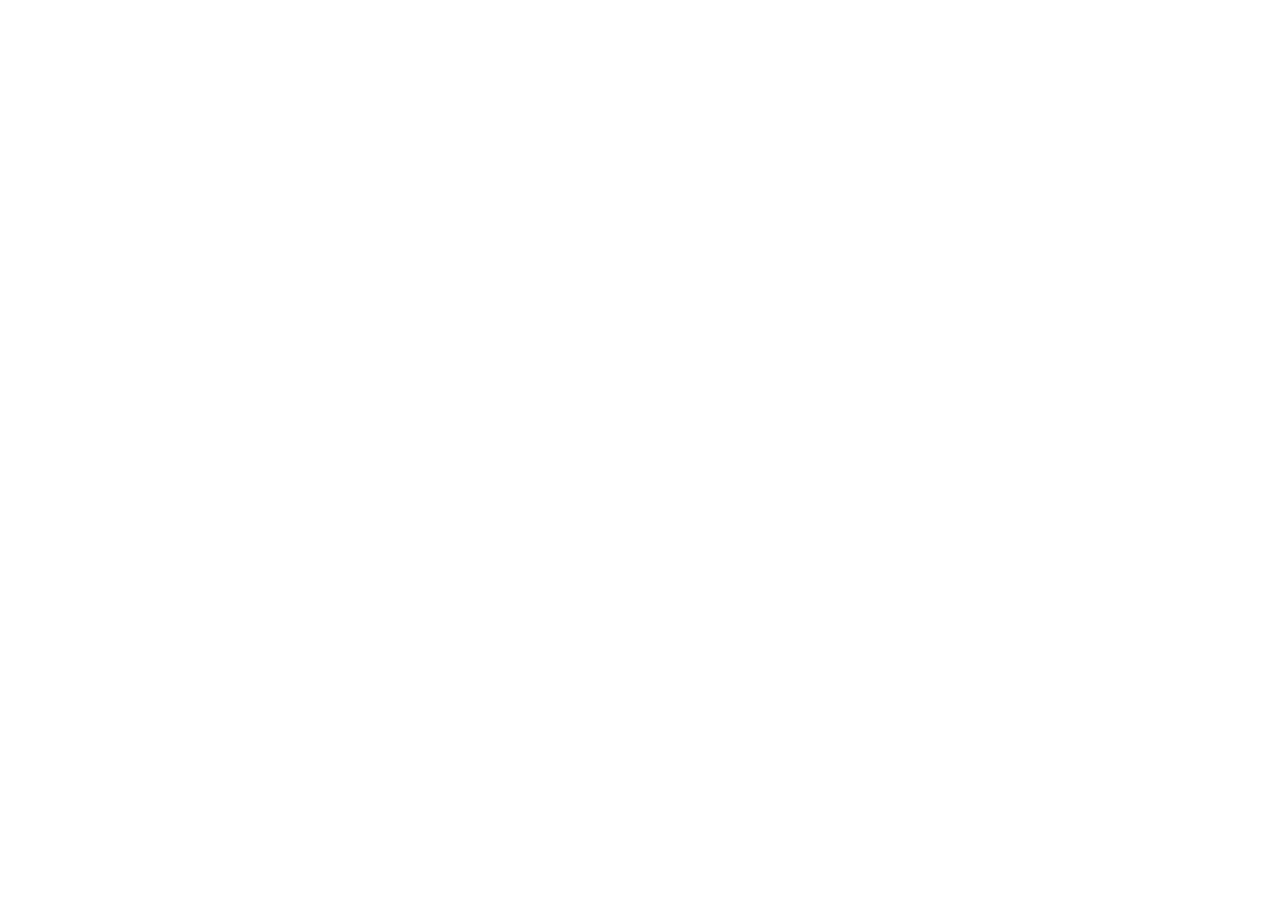
==== commit 8cc66756: "deploy: index.html" ====
--- a/index.html
+++ b/index.html
@@ -6,8 +6,8 @@
     <meta name="viewport" content="width=device-width, initial-scale=1.0, viewport-fit=cover" />
     <meta name="theme-color" content="#F97316" />
     <title>Jack Trip · 多人旅行协作</title>
-    <script type="module" crossorigin src="/assets/index-Do6S5QR3.js"></script>
-    <link rel="stylesheet" crossorigin href="/assets/index-Cqnn2fdD.css">
+    <script type="module" crossorigin src="/assets/index-B3ecskuz.js"></script>
+    <link rel="stylesheet" crossorigin href="/assets/index-Dnfl1hjL.css">
   </head>
   <body>
     <div id="root"></div>
